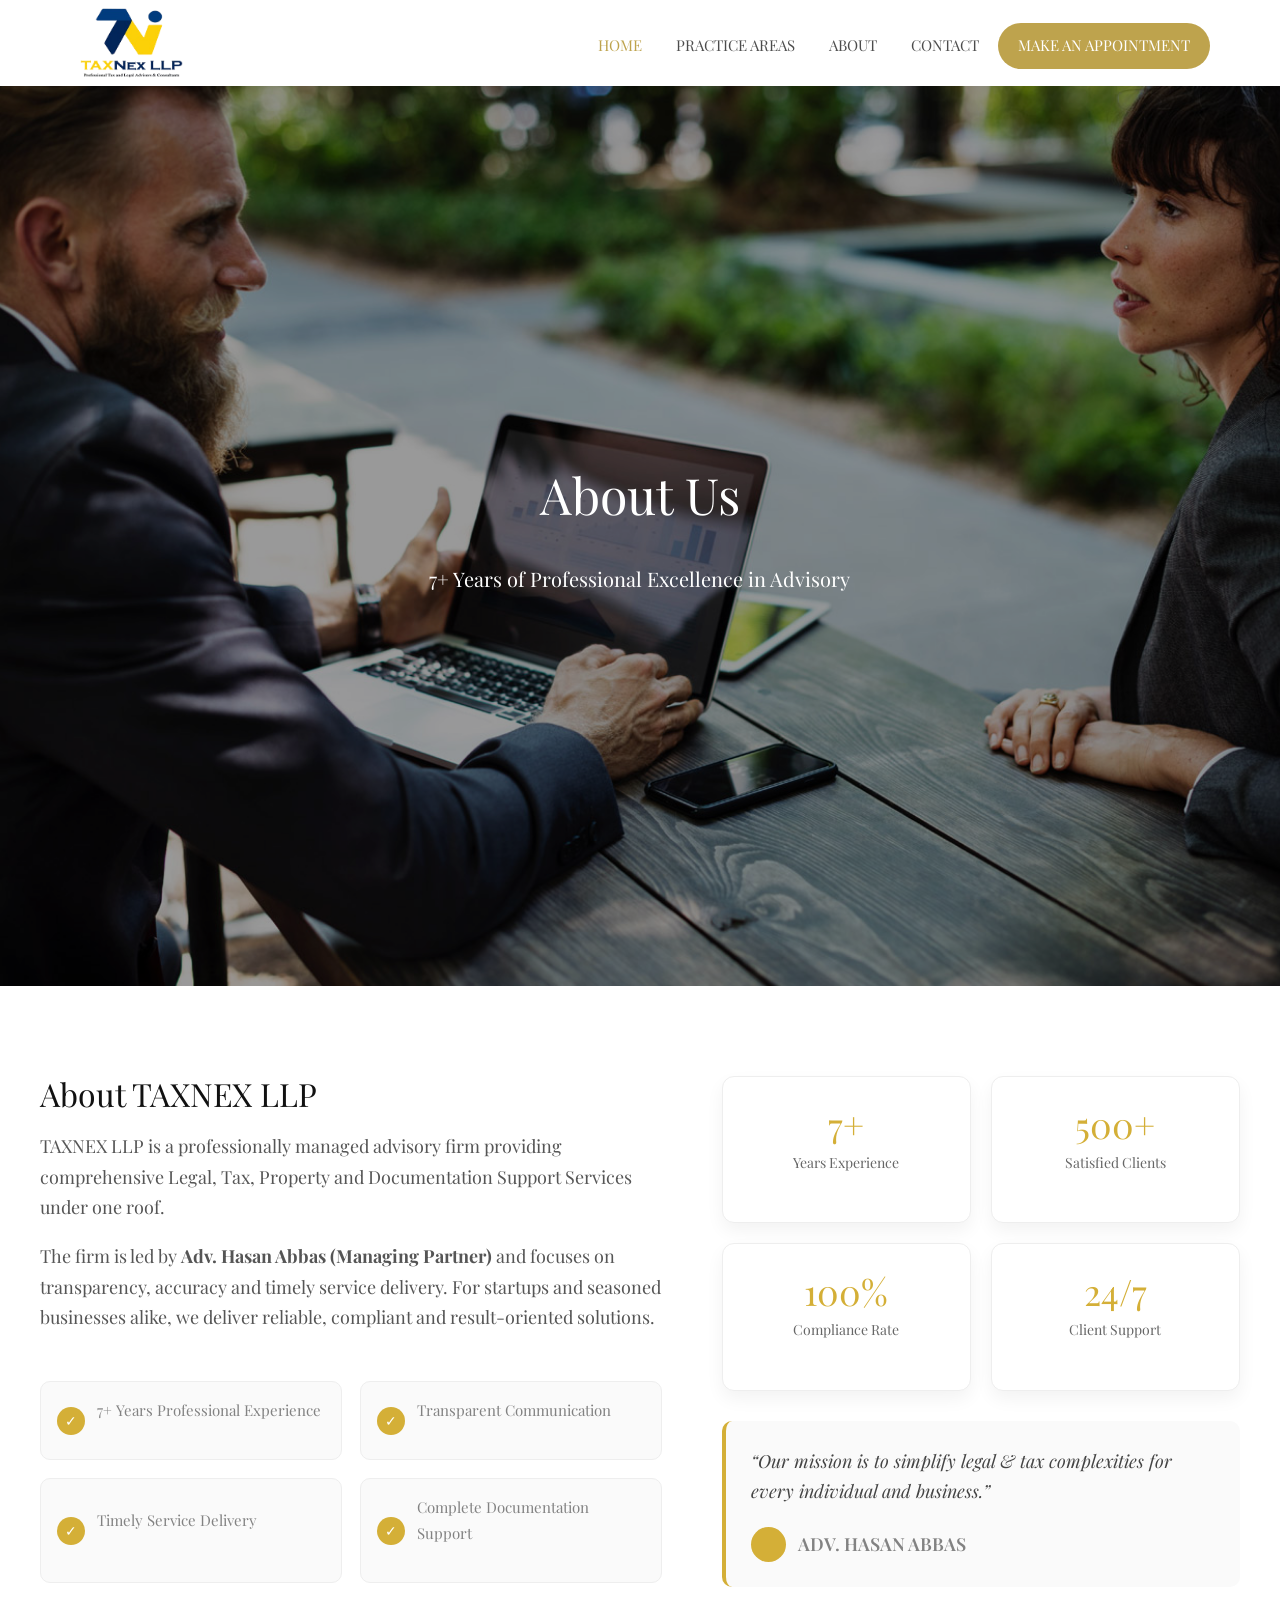
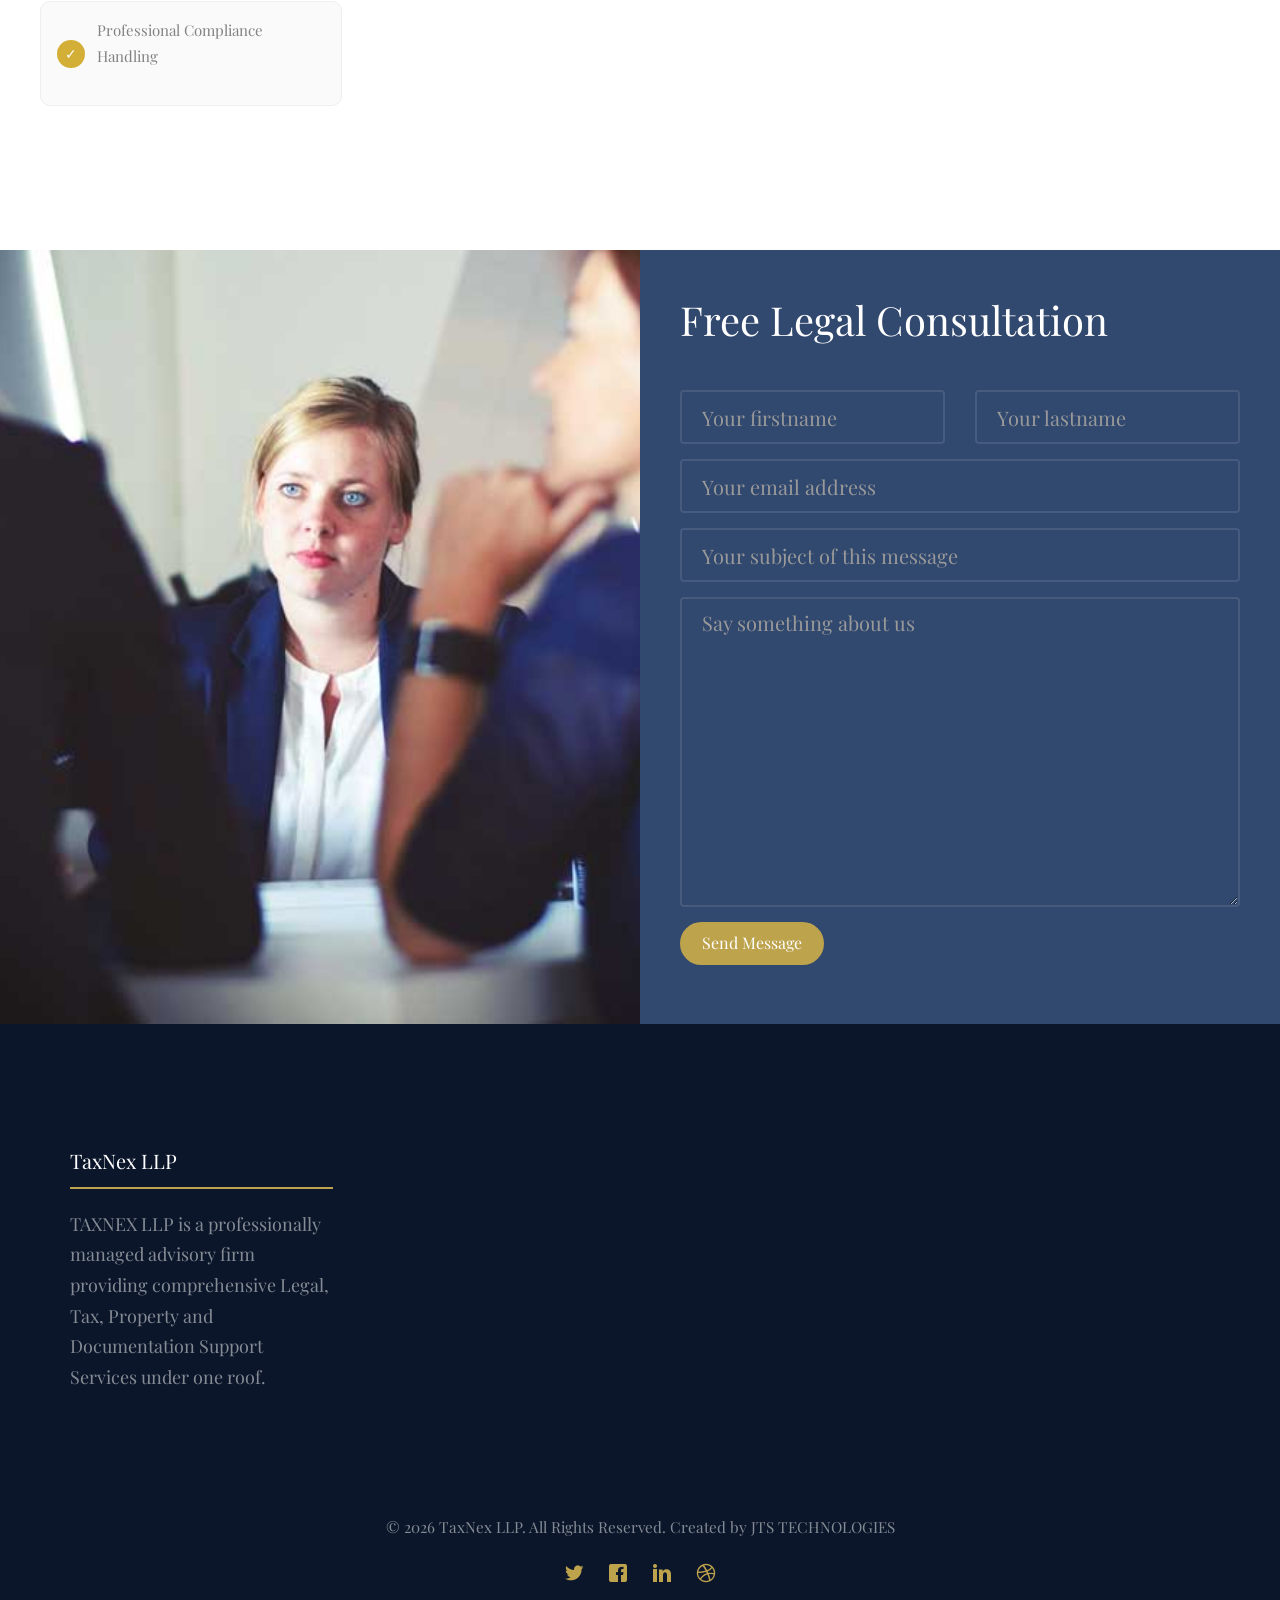
==== about.html @ fb885247 "Initial commit" ====
<!DOCTYPE HTML>
<html>
	<head>
	<meta charset="utf-8">
	<meta http-equiv="X-UA-Compatible" content="IE=edge">
	<title>TaxNex LLP</title>
	<meta name="viewport" content="width=device-width, initial-scale=1">
	<meta name="description" content="" />
	<meta name="keywords" content="" />
	<meta name="author" content="" />

  <!-- Facebook and Twitter integration -->
	<meta property="og:title" content=""/>
	<meta property="og:image" content=""/>
	<meta property="og:url" content=""/>
	<meta property="og:site_name" content=""/>
	<meta property="og:description" content=""/>
	<meta name="twitter:title" content="" />
	<meta name="twitter:image" content="" />
	<meta name="twitter:url" content="" />
	<meta name="twitter:card" content="" />

	<link href="https://fonts.googleapis.com/css?family=Playfair+Display:400,700" rel="stylesheet">
	
	<!-- Animate.css -->
	<link rel="stylesheet" href="css/animate.css">
	<!-- Icomoon Icon Fonts-->
	<link rel="stylesheet" href="css/icomoon.css">
	<!-- Bootstrap  -->
	<link rel="stylesheet" href="css/bootstrap.css">

	<!-- Magnific Popup -->
	<link rel="stylesheet" href="css/magnific-popup.css">

	<!-- Owl Carousel  -->
	<link rel="stylesheet" href="css/owl.carousel.min.css">
	<link rel="stylesheet" href="css/owl.theme.default.min.css">
	<!-- Flexslider  -->
	<link rel="stylesheet" href="css/flexslider.css">
	<!-- Flaticons  -->
	<link rel="stylesheet" href="fonts/flaticon/font/flaticon.css">

	<!-- Theme style  -->
	<link rel="stylesheet" href="css/style.css">

	<!-- Modernizr JS -->
	<script src="js/modernizr-2.6.2.min.js"></script>
	<!-- FOR IE9 below -->
	<!--[if lt IE 9]>
	<script src="js/respond.min.js"></script>
	<![endif]-->
<!-- <style>
	.about{
padding:80px 10%;
background:#f9f9f9;
}

.contain{
display:flex;
gap:60px;
align-items:flex-start;
width: 1200px;
}

/* LEFT */

.left{
flex:1;
}

.intro{
font-size:16px;
line-height:1.7;
margin-bottom:20px;
color:#444;
}

.features{
display:grid;
grid-template-columns:repeat(2,1fr);
gap:20px;
margin-top:30px;
}

.feature{
background:#f6f6f6;
padding:18px 20px;
border-radius:10px;
font-weight:500;
display:flex;
align-items:center;
gap:10px;
box-shadow:0 2px 6px rgba(0,0,0,0.05);
}

.icon{
color:#d4af37;
font-size:18px;
}

/* RIGHT */

.right{
flex:1;
}

.stats{
display:grid;
grid-template-columns:repeat(2,1fr);
gap:20px;
margin-bottom:30px;
}

.card{
background:#ffffff;
padding:30px;
border-radius:12px;
text-align:center;
box-shadow:0 5px 15px rgba(0,0,0,0.08);
}

.card h2{
font-size:36px;
color:#111;
margin-bottom:8px;
}

.card p{
color:#666;
font-size:14px;
}

.quote{
background:#fff8e1;
padding:25px;
border-radius:12px;
border-left:5px solid #d4af37;
box-shadow:0 5px 15px rgba(0,0,0,0.05);
}

.quote p{
font-style:italic;
margin-bottom:15px;
color:#444;
}

.quote h4{
color:#000;
font-weight:600;
}
</style> -->
	
<style>
	.about{
padding:90px 20px;
background:#ffffff;
}

.contain{
max-width:1200px;
margin:auto;
display:grid;
grid-template-columns:1.2fr 1fr;
gap:60px;
}

/* LEFT SIDE */

.about-title{
font-size:32px;
margin-bottom:20px;
color:#111;
}

.about-text{
color:#555;
line-height:1.7;
margin-bottom:18px;
}

.features{
margin-top:30px;
display:grid;
grid-template-columns:repeat(2,1fr);
gap:18px;
}

.feature-box{
display:flex;
align-items:center;
gap:12px;
background:#fafafa;
padding:16px;
border-radius:10px;
border:1px solid #eee;
font-size:15px;
}

.feature-box span{
background:#d4af37;
color:white;
width:28px;
height:28px;
border-radius:50%;
display:flex;
align-items:center;
justify-content:center;
font-size:14px;
}


/* RIGHT SIDE */

.stats{
display:grid;
grid-template-columns:repeat(2,1fr);
gap:20px;
margin-bottom:30px;
}

.stat-card{
background:#ffffff;
padding:28px;
text-align:center;
border-radius:12px;
border:1px solid #eee;
box-shadow:0 8px 18px rgba(0,0,0,0.05);
}

.stat-card h3{
font-size:36px;
color:#d4af37;
margin-bottom:6px;
}

.stat-card p{
font-size:14px;
color:#666;
}


/* MISSION BOX */

.mission-box{
background:#fafafa;
border-left:4px solid #d4af37;
padding:25px;
border-radius:10px;
}

.mission-box p{
font-style:italic;
color:#444;
margin-bottom:20px;
}

.author{
display:flex;
align-items:center;
gap:12px;
font-weight:600;
}

.circle{
width:35px;
height:35px;
border-radius:50%;
background:#d4af37;
}

/* RESPONSIVE */

@media(max-width:900px){

.contain{
grid-template-columns:1fr;
}

.features{
grid-template-columns:1fr;
}

.stats{
grid-template-columns:1fr 1fr;
}

}
</style>
</head>
	<body>
		
	<div class="colorlib-loader"></div>
	
	<div id="page">
<nav class="colorlib-nav" role="navigation">
		<div class="top-menu">
			<div class="container">
				<div class="row">
					<div class="col-md-2">
						<div id="colorlib-logo">
							<a href="index.html"><img src="./images/image-removebg-preview.png" height="70px" alt=""></span></a></div>
							 <!-- <img src="./images/image-removebg-preview.png" alt=""> -->
					</div>
					<div class="col-md-10 text-right menu-1">
						<ul>
							<li class="active"><a href="index.html">Home</a></li>
							<li><a href="practice.html">Practice Areas</a></li>
							<!-- <li><a href="won.html">Won Cases</a></li> -->
							<!-- <li class="has-dropdown">
								<a href="blog.html">Blog</a>
								<ul class="dropdown">
									<li><a href="#">menu 1</a></li>
									<li><a href="#">menu 2</a></li>
									<li><a href="#">menu 3</a></li>
									<li><a href="#">menu 4</a></li>
								</ul>
							</li> -->
							<li><a href="about.html">About</a></li>
							<li><a href="contact.html">Contact</a></li>
							<li class="btn-cta"><a href="#"><span>Make an Appointment</span></a></li>
							<!-- <li class="btn-cta"><a href="#"><span>Sign Up</span></a></li> -->
						</ul>
					</div>
				</div>
				
			</div>
		</div>
	</nav>

	<aside id="colorlib-hero" class="js-fullheight">
		<div class="flexslider js-fullheight">
			<ul class="slides">
		   	<li style="background-image: url(images/img_bg_1.jpg);">
		   		<div class="overlay-gradient"></div>
		   		<div class="container">
		   			<div class="col-md-10 col-md-offset-1 text-center js-fullheight slider-text">
		   				<div class="slider-text-inner desc">
		   					<h2 class="heading-section">About Us</h2>
		   					<p class="colorlib-lead">7+ Years of Professional Excellence in Advisory <a href="#" target="_blank"></a></p>
		   				</div>
		   			</div>
		   		</div>
		   	</li>
		  	</ul>
	  	</div>
	</aside>
	
	<!-- <section class="about">

<div class="contain">

LEFT SIDE
<div class="left">

<p class="intro">
TAXNEX LLP is a professionally managed advisory firm providing comprehensive Legal, Tax, Property and Documentation Support Services under one roof.
</p>

<p class="intro">
The firm is led by <b>Adv. Hasan Abbas (Managing Partner)</b> and focuses on transparency, accuracy and timely service delivery. For startups and seasoned businesses alike, we deliver reliable, compliant and result-oriented solutions.
</p>

<div class="features">

<div class="feature">
<span class="icon">★</span>
7+ Years Professional Experience
</div>

<div class="feature">
<span class="icon">★</span>
Transparent Communication
</div>

<div class="feature">
<span class="icon">★</span>
Timely Service Delivery
</div>

<div class="feature">
<span class="icon">★</span>
Complete Documentation Support
</div>

<div class="feature">
<span class="icon">★</span>
Professional Compliance Handling
</div>

</div>

</div>


RIGHT SIDE
<div class="right">

<div class="stats">

<div class="card">
<h2>7+</h2>
<p>Years Experience</p>
</div>

<div class="card">
<h2>500+</h2>
<p>Satisfied Clients</p>
</div>

<div class="card">
<h2>100%</h2>
<p>Compliance Rate</p>
</div>

<div class="card">
<h2>24/7</h2>
<p>Client Support</p>
</div>

</div>

<div class="quote">
<p>
"Our mission is to simplify legal & tax complexities for every individual and business."
</p>

<h4>ADV. HASAN ABBAS</h4>
</div>

</div>

</div>

</section> -->
<section class="about">

<div class="contain">

<!-- LEFT CONTENT -->
<div class="about-left">

<h2 class="about-title">About TAXNEX LLP</h2>

<p class="about-text">
TAXNEX LLP is a professionally managed advisory firm providing comprehensive
Legal, Tax, Property and Documentation Support Services under one roof.
</p>

<p class="about-text">
The firm is led by <strong>Adv. Hasan Abbas (Managing Partner)</strong> and focuses on
transparency, accuracy and timely service delivery. For startups and seasoned
businesses alike, we deliver reliable, compliant and result-oriented solutions.
</p>

<div class="features">

<div class="feature-box">
<span>✓</span>
<p>7+ Years Professional Experience</p>
</div>

<div class="feature-box">
<span>✓</span>
<p>Transparent Communication</p>
</div>

<div class="feature-box">
<span>✓</span>
<p>Timely Service Delivery</p>
</div>

<div class="feature-box">
<span>✓</span>
<p>Complete Documentation Support</p>
</div>

<div class="feature-box">
<span>✓</span>
<p>Professional Compliance Handling</p>
</div>

</div>

</div>


<!-- RIGHT CONTENT -->
<div class="about-right">

<div class="stats">

<div class="stat-card">
<h3>7+</h3>
<p>Years Experience</p>
</div>

<div class="stat-card">
<h3>500+</h3>
<p>Satisfied Clients</p>
</div>

<div class="stat-card">
<h3>100%</h3>
<p>Compliance Rate</p>
</div>

<div class="stat-card">
<h3>24/7</h3>
<p>Client Support</p>
</div>

</div>

<div class="mission-box">
<p>
“Our mission is to simplify legal & tax complexities for every individual and business.”
</p>

<div class="author">
<div class="circle"></div>
<span>ADV. HASAN ABBAS</span>
</div>

</div>

</div>

</div>

</section>

	<!-- <div id="colorlib-about">
		<div class="container">
			<div class="row animate-box">
				<div class="col-md-8 col-md-offset-2 text-center colorlib-heading">
					<h2>Our Attorneys</h2>
					<p>Dignissimos asperiores vitae velit veniam totam fuga molestias accusamus alias autem provident. Odit ab aliquam dolor eius.</p>
				</div>
			</div>
			<div class="row">
				<div class="col-md-4 col-sm-4 text-center animate-box" data-animate-effect="fadeIn">
					<div class="colorlib-staff">
						<img src="images/user-2.jpg" alt="Free HTML5 Templates by gettemplates.co">
						<h3>John Simon</h3>
						<strong class="role">Counsel</strong>
						<p>Quos quia provident consequuntur culpa facere ratione maxime commodi voluptates id repellat velit eaque aspernatur expedita. Possimus itaque adipisci.</p>
						<ul class="colorlib-social-icons">
							<li><a href="#"><i class="icon-facebook"></i></a></li>
							<li><a href="#"><i class="icon-twitter"></i></a></li>
							<li><a href="#"><i class="icon-dribbble"></i></a></li>
							<li><a href="#"><i class="icon-github"></i></a></li>
						</ul>
					</div>
				</div>
				<div class="col-md-4 col-sm-4 text-center animate-box" data-animate-effect="fadeIn">
					<div class="colorlib-staff">
						<img src="images/user-2.jpg" alt="Free HTML5 Templates by gettemplates.co">
						<h3>John Doe</h3>
						<strong class="role">Head of International Practice</strong>
						<p>Quos quia provident consequuntur culpa facere ratione maxime commodi voluptates id repellat velit eaque aspernatur expedita. Possimus itaque adipisci.</p>
						<ul class="colorlib-social-icons">
							<li><a href="#"><i class="icon-facebook"></i></a></li>
							<li><a href="#"><i class="icon-twitter"></i></a></li>
							<li><a href="#"><i class="icon-dribbble"></i></a></li>
							<li><a href="#"><i class="icon-github"></i></a></li>
						</ul>
					</div>
				</div>
				<div class="col-md-4 col-sm-4 text-center animate-box" data-animate-effect="fadeIn">
					<div class="colorlib-staff">
						<img src="images/user-2.jpg" alt="Free HTML5 Templates by gettemplates.co">
						<h3>Peter Washington</h3>
						<strong class="role">Managing Partner, Attorney</strong>
						<p>Quos quia provident consequuntur culpa facere ratione maxime commodi voluptates id repellat velit eaque aspernatur expedita. Possimus itaque adipisci.</p>
						<ul class="colorlib-social-icons">
							<li><a href="#"><i class="icon-facebook"></i></a></li>
							<li><a href="#"><i class="icon-twitter"></i></a></li>
							<li><a href="#"><i class="icon-dribbble"></i></a></li>
							<li><a href="#"><i class="icon-github"></i></a></li>
						</ul>
					</div>
				</div>
			</div>
		</div>
	</div> -->

	<div id="colorlib-consult">
		<div class="video colorlib-video" style="background-image: url(images/video.jpg);" data-stellar-background-ratio="0.5">
		</div>
		<div class="choose choose-form animate-box">
			<div class="colorlib-heading">
				<h2>Free Legal Consultation</h2>
			</div>
			<form action="#">
				<div class="row form-group">
					<div class="col-md-6">
						<!-- <label for="fname">First Name</label> -->
						<input type="text" id="fname" class="form-control" placeholder="Your firstname">
					</div>
					<div class="col-md-6">
						<!-- <label for="lname">Last Name</label> -->
						<input type="text" id="lname" class="form-control" placeholder="Your lastname">
					</div>
				</div>

				<div class="row form-group">
					<div class="col-md-12">
						<!-- <label for="email">Email</label> -->
						<input type="text" id="email" class="form-control" placeholder="Your email address">
					</div>
				</div>

				<div class="row form-group">
					<div class="col-md-12">
						<!-- <label for="subject">Subject</label> -->
						<input type="text" id="subject" class="form-control" placeholder="Your subject of this message">
					</div>
				</div>

				<div class="row form-group">
					<div class="col-md-12">
						<!-- <label for="message">Message</label> -->
						<textarea name="message" id="message" cols="30" rows="10" class="form-control" placeholder="Say something about us"></textarea>
					</div>
				</div>
				<div class="form-group">
					<input type="submit" value="Send Message" class="btn btn-primary">
				</div>

			</form>	
		</div>
	</div>


	
	<footer id="colorlib-footer" role="contentinfo">
		<div class="container">
			<div class="row row-pb-md">
				<div class="col-md-3 colorlib-widget">
					<h4>TaxNex LLP</h4>
					<p>TAXNEX LLP is a professionally managed advisory firm providing comprehensive Legal, Tax, Property and Documentation Support Services under one roof. </p>
				</div>
				<div class="col-md-3 col-md-push-1">
					<h4>Navigation</h4>
					<ul class="colorlib-footer-links">
						<li><a href="./index.html">Home</a></li>
						<li><a href="./practice.html">Practice Areas</a></li>
						<!-- <li><a href="#">Won Cases</a></li> -->
						<!-- <li><a href="#">Blog</a></li> -->
						<li><a href="./about.html">About us</a></li>
						<li><a href="./contact.html">Contact us</a></li>
					</ul>
				</div>

				<div class="col-md-3 col-md-push-1">
					<h4>Contact Information</h4>
					<ul class="colorlib-footer-links">
						<li>Registered Office: 16, G/F, SHOP. NO. 06, JASWANT APARTMENT, OKHLA VILLAGE, JAMIA NAGAR, NEW DELHI, SOUTH DELHI-110025 <br></li>
						<li><a href="tel://1234567920"> 9811167059, 89208 68922</a></li>
						<li><a href="mailto:info@yoursite.com">infotaxnexllp@gmail.com</a></li>
					</ul>
				</div>

				<div class="col-md-3 col-md-push-1">
					<h4>Opening Hours</h4>
					<ul class="colorlib-footer-links">
						<li>Mon - Thu: 9:00 - 21 00</li>
						<li>Fri 8:00 - 21 00</li>
						<li>Sat 9:30 - 15: 00</li>
					</ul>
				</div>

			</div>

			<div class="row copyright">
				<div class="col-md-12 text-center">
					<p>
					<small class="block">&copy; 2026 TaxNex LLP. All Rights Reserved. Created by JTS TECHNOLOGIES</small> 
					<!-- <small class="block">Distributed by: <a href="https://themewagon.com/" target="_blank">ThemeWagon</a></small> -->
					</p>
					<p>
						<ul class="colorlib-social-icons">
							<li><a href="#"><i class="icon-twitter"></i></a></li>
							<li><a href="#"><i class="icon-facebook"></i></a></li>
							<li><a href="#"><i class="icon-linkedin"></i></a></li>
							<li><a href="#"><i class="icon-dribbble"></i></a></li>
						</ul>
					</p>
				</div>
			</div>

		</div>
	</footer>
	</div>

	<div class="gototop js-top">
		<a href="#" class="js-gotop"><i class="icon-arrow-up"></i></a>
	</div>
	
	<!-- jQuery -->
	<script src="js/jquery.min.js"></script>
	<!-- jQuery Easing -->
	<script src="js/jquery.easing.1.3.js"></script>
	<!-- Bootstrap -->
	<script src="js/bootstrap.min.js"></script>
	<!-- Waypoints -->
	<script src="js/jquery.waypoints.min.js"></script>
	<!-- Stellar Parallax -->
	<script src="js/jquery.stellar.min.js"></script>
	<!-- Carousel -->
	<script src="js/owl.carousel.min.js"></script>
	<!-- Flexslider -->
	<script src="js/jquery.flexslider-min.js"></script>
	<!-- countTo -->
	<script src="js/jquery.countTo.js"></script>
	<!-- Magnific Popup -->
	<script src="js/jquery.magnific-popup.min.js"></script>
	<script src="js/magnific-popup-options.js"></script>
	<!-- Main -->
	<script src="js/main.js"></script>

	</body>
</html>
---- css/icomoon.css ----
@font-face {
  font-family: 'icomoon';
  src:  url('../fonts/icomoon/icomoon.eot?6iuir');
  src:  url('../fonts/icomoon/icomoon.eot?6iuir#iefix') format('embedded-opentype'),
    url('../fonts/icomoon/icomoon.ttf?6iuir') format('truetype'),
    url('../fonts/icomoon/icomoon.woff?6iuir') format('woff'),
    url('../fonts/icomoon/icomoon.svg?6iuir#icomoon') format('svg');
  font-weight: normal;
  font-style: normal;
}

[class^="icon-"], [class*=" icon-"] {
  /* use !important to prevent issues with browser extensions that change fonts */
  font-family: 'icomoon' !important;
  speak: none;
  font-style: normal;
  font-weight: normal;
  font-variant: normal;
  text-transform: none;
  line-height: 1;

  /* Better Font Rendering =========== */
  -webkit-font-smoothing: antialiased;
  -moz-osx-font-smoothing: grayscale;
}

.icon-eye:before {
  content: "\e000";
}
.icon-paper-clip:before {
  content: "\e001";
}
.icon-mail:before {
  content: "\e002";
}
.icon-toggle:before {
  content: "\e003";
}
.icon-layout:before {
  content: "\e004";
}
.icon-link:before {
  content: "\e005";
}
.icon-bell:before {
  content: "\e006";
}
.icon-lock:before {
  content: "\e007";
}
.icon-unlock:before {
  content: "\e008";
}
.icon-ribbon:before {
  content: "\e009";
}
.icon-image:before {
  content: "\e010";
}
.icon-signal:before {
  content: "\e011";
}
.icon-target:before {
  content: "\e012";
}
.icon-clipboard:before {
  content: "\e013";
}
.icon-clock:before {
  content: "\e014";
}
.icon-watch:before {
  content: "\e015";
}
.icon-air-play:before {
  content: "\e016";
}
.icon-camera:before {
  content: "\e017";
}
.icon-video:before {
  content: "\e018";
}
.icon-disc:before {
  content: "\e019";
}
.icon-printer:before {
  content: "\e020";
}
.icon-monitor:before {
  content: "\e021";
}
.icon-server:before {
  content: "\e022";
}
.icon-cog:before {
  content: "\e023";
}
.icon-heart:before {
  content: "\e024";
}
.icon-paragraph:before {
  content: "\e025";
}
.icon-align-justify:before {
  content: "\e026";
}
.icon-align-left:before {
  content: "\e027";
}
.icon-align-center:before {
  content: "\e028";
}
.icon-align-right:before {
  content: "\e029";
}
.icon-book:before {
  content: "\e030";
}
.icon-layers:before {
  content: "\e031";
}
.icon-stack:before {
  content: "\e032";
}
.icon-stack-2:before {
  content: "\e033";
}
.icon-paper:before {
  content: "\e034";
}
.icon-paper-stack:before {
  content: "\e035";
}
.icon-search:before {
  content: "\e036";
}
.icon-zoom-in:before {
  content: "\e037";
}
.icon-zoom-out:before {
  content: "\e038";
}
.icon-reply:before {
  content: "\e039";
}
.icon-circle-plus:before {
  content: "\e040";
}
.icon-circle-minus:before {
  content: "\e041";
}
.icon-circle-check:before {
  content: "\e042";
}
.icon-circle-cross:before {
  content: "\e043";
}
.icon-square-plus:before {
  content: "\e044";
}
.icon-square-minus:before {
  content: "\e045";
}
.icon-square-check:before {
  content: "\e046";
}
.icon-square-cross:before {
  content: "\e047";
}
.icon-microphone:before {
  content: "\e048";
}
.icon-record:before {
  content: "\e049";
}
.icon-skip-back:before {
  content: "\e050";
}
.icon-rewind:before {
  content: "\e051";
}
.icon-play:before {
  content: "\e052";
}
.icon-pause:before {
  content: "\e053";
}
.icon-stop:before {
  content: "\e054";
}
.icon-fast-forward:before {
  content: "\e055";
}
.icon-skip-forward:before {
  content: "\e056";
}
.icon-shuffle:before {
  content: "\e057";
}
.icon-repeat:before {
  content: "\e058";
}
.icon-folder:before {
  content: "\e059";
}
.icon-umbrella:before {
  content: "\e060";
}
.icon-moon:before {
  content: "\e061";
}
.icon-thermometer:before {
  content: "\e062";
}
.icon-drop:before {
  content: "\e063";
}
.icon-sun:before {
  content: "\e064";
}
.icon-cloud:before {
  content: "\e065";
}
.icon-cloud-upload:before {
  content: "\e066";
}
.icon-cloud-download:before {
  content: "\e067";
}
.icon-upload:before {
  content: "\e068";
}
.icon-download:before {
  content: "\e069";
}
.icon-location:before {
  content: "\e070";
}
.icon-location-2:before {
  content: "\e071";
}
.icon-map:before {
  content: "\e072";
}
.icon-battery:before {
  content: "\e073";
}
.icon-head:before {
  content: "\e074";
}
.icon-briefcase:before {
  content: "\e075";
}
.icon-speech-bubble:before {
  content: "\e076";
}
.icon-anchor:before {
  content: "\e077";
}
.icon-globe:before {
  content: "\e078";
}
.icon-box:before {
  content: "\e079";
}
.icon-reload:before {
  content: "\e080";
}
.icon-share:before {
  content: "\e081";
}
.icon-marquee:before {
  content: "\e082";
}
.icon-marquee-plus:before {
  content: "\e083";
}
.icon-marquee-minus:before {
  content: "\e084";
}
.icon-tag:before {
  content: "\e085";
}
.icon-power:before {
  content: "\e086";
}
.icon-command:before {
  content: "\e087";
}
.icon-alt:before {
  content: "\e088";
}
.icon-esc:before {
  content: "\e089";
}
.icon-bar-graph:before {
  content: "\e090";
}
.icon-bar-graph-2:before {
  content: "\e091";
}
.icon-pie-graph:before {
  content: "\e092";
}
.icon-star:before {
  content: "\e093";
}
.icon-arrow-left:before {
  content: "\e094";
}
.icon-arrow-right:before {
  content: "\e095";
}
.icon-arrow-up:before {
  content: "\e096";
}
.icon-arrow-down:before {
  content: "\e097";
}
.icon-volume:before {
  content: "\e098";
}
.icon-mute:before {
  content: "\e099";
}
.icon-content-right:before {
  content: "\e100";
}
.icon-content-left:before {
  content: "\e101";
}
.icon-grid:before {
  content: "\e102";
}
.icon-grid-2:before {
  content: "\e103";
}
.icon-columns:before {
  content: "\e104";
}
.icon-loader:before {
  content: "\e105";
}
.icon-bag:before {
  content: "\e106";
}
.icon-ban:before {
  content: "\e107";
}
.icon-flag:before {
  content: "\e108";
}
.icon-trash:before {
  content: "\e109";
}
.icon-expand:before {
  content: "\e110";
}
.icon-contract:before {
  content: "\e111";
}
.icon-maximize:before {
  content: "\e112";
}
.icon-minimize:before {
  content: "\e113";
}
.icon-plus:before {
  content: "\e114";
}
.icon-minus:before {
  content: "\e115";
}
.icon-check:before {
  content: "\e116";
}
.icon-cross:before {
  content: "\e117";
}
.icon-move:before {
  content: "\e118";
}
.icon-delete:before {
  content: "\e119";
}
.icon-menu:before {
  content: "\e120";
}
.icon-archive:before {
  content: "\e121";
}
.icon-inbox:before {
  content: "\e122";
}
.icon-outbox:before {
  content: "\e123";
}
.icon-file:before {
  content: "\e124";
}
.icon-file-add:before {
  content: "\e125";
}
.icon-file-subtract:before {
  content: "\e126";
}
.icon-help:before {
  content: "\e127";
}
.icon-open:before {
  content: "\e128";
}
.icon-ellipsis:before {
  content: "\e129";
}
.icon-add-to-list:before {
  content: "\e900";
}
.icon-classic-computer:before {
  content: "\e901";
}
.icon-controller-fast-backward:before {
  content: "\e902";
}
.icon-creative-commons-attribution:before {
  content: "\e903";
}
.icon-creative-commons-noderivs:before {
  content: "\e904";
}
.icon-creative-commons-noncommercial-eu:before {
  content: "\e905";
}
.icon-creative-commons-noncommercial-us:before {
  content: "\e906";
}
.icon-creative-commons-public-domain:before {
  content: "\e907";
}
.icon-creative-commons-remix:before {
  content: "\e908";
}
.icon-creative-commons-share:before {
  content: "\e909";
}
.icon-creative-commons-sharealike:before {
  content: "\e90a";
}
.icon-creative-commons:before {
  content: "\e90b";
}
.icon-document-landscape:before {
  content: "\e90c";
}
.icon-remove-user:before {
  content: "\e90d";
}
.icon-warning:before {
  content: "\e90e";
}
.icon-arrow-bold-down:before {
  content: "\e90f";
}
.icon-arrow-bold-left:before {
  content: "\e910";
}
.icon-arrow-bold-right:before {
  content: "\e911";
}
.icon-arrow-bold-up:before {
  content: "\e912";
}
.icon-arrow-down2:before {
  content: "\e913";
}
.icon-arrow-left2:before {
  content: "\e914";
}
.icon-arrow-long-down:before {
  content: "\e915";
}
.icon-arrow-long-left:before {
  content: "\e916";
}
.icon-arrow-long-right:before {
  content: "\e917";
}
.icon-arrow-long-up:before {
  content: "\e918";
}
.icon-arrow-right2:before {
  content: "\e919";
}
.icon-arrow-up2:before {
  content: "\e91a";
}
.icon-arrow-with-circle-down:before {
  content: "\e91b";
}
.icon-arrow-with-circle-left:before {
  content: "\e91c";
}
.icon-arrow-with-circle-right:before {
  content: "\e91d";
}
.icon-arrow-with-circle-up:before {
  content: "\e91e";
}
.icon-bookmark:before {
  content: "\e91f";
}
.icon-bookmarks:before {
  content: "\e920";
}
.icon-chevron-down:before {
  content: "\e921";
}
.icon-chevron-left:before {
  content: "\e922";
}
.icon-chevron-right:before {
  content: "\e923";
}
.icon-chevron-small-down:before {
  content: "\e924";
}
.icon-chevron-small-left:before {
  content: "\e925";
}
.icon-chevron-small-right:before {
  content: "\e926";
}
.icon-chevron-small-up:before {
  content: "\e927";
}
.icon-chevron-thin-down:before {
  content: "\e928";
}
.icon-chevron-thin-left:before {
  content: "\e929";
}
.icon-chevron-thin-right:before {
  content: "\e92a";
}
.icon-chevron-thin-up:before {
  content: "\e92b";
}
.icon-chevron-up:before {
  content: "\e92c";
}
.icon-chevron-with-circle-down:before {
  content: "\e92d";
}
.icon-chevron-with-circle-left:before {
  content: "\e92e";
}
.icon-chevron-with-circle-right:before {
  content: "\e92f";
}
.icon-chevron-with-circle-up:before {
  content: "\e930";
}
.icon-cloud2:before {
  content: "\e931";
}
.icon-controller-fast-forward:before {
  content: "\e932";
}
.icon-controller-jump-to-start:before {
  content: "\e933";
}
.icon-controller-next:before {
  content: "\e934";
}
.icon-controller-paus:before {
  content: "\e935";
}
.icon-controller-play:before {
  content: "\e936";
}
.icon-controller-record:before {
  content: "\e937";
}
.icon-controller-stop:before {
  content: "\e938";
}
.icon-controller-volume:before {
  content: "\e939";
}
.icon-dot-single:before {
  content: "\e93a";
}
.icon-dots-three-horizontal:before {
  content: "\e93b";
}
.icon-dots-three-vertical:before {
  content: "\e93c";
}
.icon-dots-two-horizontal:before {
  content: "\e93d";
}
.icon-dots-two-vertical:before {
  content: "\e93e";
}
.icon-download2:before {
  content: "\e93f";
}
.icon-emoji-flirt:before {
  content: "\e940";
}
.icon-flow-branch:before {
  content: "\e941";
}
.icon-flow-cascade:before {
  content: "\e942";
}
.icon-flow-line:before {
  content: "\e943";
}
.icon-flow-parallel:before {
  content: "\e944";
}
.icon-flow-tree:before {
  content: "\e945";
}
.icon-install:before {
  content: "\e946";
}
.icon-layers2:before {
  content: "\e947";
}
.icon-open-book:before {
  content: "\e948";
}
.icon-resize-100:before {
  content: "\e949";
}
.icon-resize-full-screen:before {
  content: "\e94a";
}
.icon-save:before {
  content: "\e94b";
}
.icon-select-arrows:before {
  content: "\e94c";
}
.icon-sound-mute:before {
  content: "\e94d";
}
.icon-sound:before {
  content: "\e94e";
}
.icon-trash2:before {
  content: "\e94f";
}
.icon-triangle-down:before {
  content: "\e950";
}
.icon-triangle-left:before {
  content: "\e951";
}
.icon-triangle-right:before {
  content: "\e952";
}
.icon-triangle-up:before {
  content: "\e953";
}
.icon-uninstall:before {
  content: "\e954";
}
.icon-upload-to-cloud:before {
  content: "\e955";
}
.icon-upload2:before {
  content: "\e956";
}
.icon-add-user:before {
  content: "\e957";
}
.icon-address:before {
  content: "\e958";
}
.icon-adjust:before {
  content: "\e959";
}
.icon-air:before {
  content: "\e95a";
}
.icon-aircraft-landing:before {
  content: "\e95b";
}
.icon-aircraft-take-off:before {
  content: "\e95c";
}
.icon-aircraft:before {
  content: "\e95d";
}
.icon-align-bottom:before {
  content: "\e95e";
}
.icon-align-horizontal-middle:before {
  content: "\e95f";
}
.icon-align-left2:before {
  content: "\e960";
}
.icon-align-right2:before {
  content: "\e961";
}
.icon-align-top:before {
  content: "\e962";
}
.icon-align-vertical-middle:before {
  content: "\e963";
}
.icon-archive2:before {
  content: "\e964";
}
.icon-area-graph:before {
  content: "\e965";
}
.icon-attachment:before {
  content: "\e966";
}
.icon-awareness-ribbon:before {
  content: "\e967";
}
.icon-back-in-time:before {
  content: "\e968";
}
.icon-back:before {
  content: "\e969";
}
.icon-bar-graph2:before {
  content: "\e96a";
}
.icon-battery2:before {
  content: "\e96b";
}
.icon-beamed-note:before {
  content: "\e96c";
}
.icon-bell2:before {
  content: "\e96d";
}
.icon-blackboard:before {
  content: "\e96e";
}
.icon-block:before {
  content: "\e96f";
}
.icon-book2:before {
  content: "\e970";
}
.icon-bowl:before {
  content: "\e971";
}
.icon-box2:before {
  content: "\e972";
}
.icon-briefcase2:before {
  content: "\e973";
}
.icon-browser:before {
  content: "\e974";
}
.icon-brush:before {
  content: "\e975";
}
.icon-bucket:before {
  content: "\e976";
}
.icon-cake:before {
  content: "\e977";
}
.icon-calculator:before {
  content: "\e978";
}
.icon-calendar:before {
  content: "\e979";
}
.icon-camera2:before {
  content: "\e97a";
}
.icon-ccw:before {
  content: "\e97b";
}
.icon-chat:before {
  content: "\e97c";
}
.icon-check2:before {
  content: "\e97d";
}
.icon-circle-with-cross:before {
  content: "\e97e";
}
.icon-circle-with-minus:before {
  content: "\e97f";
}
.icon-circle-with-plus:before {
  content: "\e980";
}
.icon-circle:before {
  content: "\e981";
}
.icon-circular-graph:before {
  content: "\e982";
}
.icon-clapperboard:before {
  content: "\e983";
}
.icon-clipboard2:before {
  content: "\e984";
}
.icon-clock2:before {
  content: "\e985";
}
.icon-code:before {
  content: "\e986";
}
.icon-cog2:before {
  content: "\e987";
}
.icon-colours:before {
  content: "\e988";
}
.icon-compass:before {
  content: "\e989";
}
.icon-copy:before {
  content: "\e98a";
}
.icon-credit-card:before {
  content: "\e98b";
}
.icon-credit:before {
  content: "\e98c";
}
.icon-cross2:before {
  content: "\e98d";
}
.icon-cup:before {
  content: "\e98e";
}
.icon-cw:before {
  content: "\e98f";
}
.icon-cycle:before {
  content: "\e990";
}
.icon-database:before {
  content: "\e991";
}
.icon-dial-pad:before {
  content: "\e992";
}
.icon-direction:before {
  content: "\e993";
}
.icon-document:before {
  content: "\e994";
}
.icon-documents:before {
  content: "\e995";
}
.icon-drink:before {
  content: "\e996";
}
.icon-drive:before {
  content: "\e997";
}
.icon-drop2:before {
  content: "\e998";
}
.icon-edit:before {
  content: "\e999";
}
.icon-email:before {
  content: "\e99a";
}
.icon-emoji-happy:before {
  content: "\e99b";
}
.icon-emoji-neutral:before {
  content: "\e99c";
}
.icon-emoji-sad:before {
  content: "\e99d";
}
.icon-erase:before {
  content: "\e99e";
}
.icon-eraser:before {
  content: "\e99f";
}
.icon-export:before {
  content: "\e9a0";
}
.icon-eye2:before {
  content: "\e9a1";
}
.icon-feather:before {
  content: "\e9a2";
}
.icon-flag2:before {
  content: "\e9a3";
}
.icon-flash:before {
  content: "\e9a4";
}
.icon-flashlight:before {
  content: "\e9a5";
}
.icon-flat-brush:before {
  content: "\e9a6";
}
.icon-folder-images:before {
  content: "\e9a7";
}
.icon-folder-music:before {
  content: "\e9a8";
}
.icon-folder-video:before {
  content: "\e9a9";
}
.icon-folder2:before {
  content: "\e9aa";
}
.icon-forward:before {
  content: "\e9ab";
}
.icon-funnel:before {
  content: "\e9ac";
}
.icon-game-controller:before {
  content: "\e9ad";
}
.icon-gauge:before {
  content: "\e9ae";
}
.icon-globe2:before {
  content: "\e9af";
}
.icon-graduation-cap:before {
  content: "\e9b0";
}
.icon-grid2:before {
  content: "\e9b1";
}
.icon-hair-cross:before {
  content: "\e9b2";
}
.icon-hand:before {
  content: "\e9b3";
}
.icon-heart-outlined:before {
  content: "\e9b4";
}
.icon-heart2:before {
  content: "\e9b5";
}
.icon-help-with-circle:before {
  content: "\e9b6";
}
.icon-help2:before {
  content: "\e9b7";
}
.icon-home:before {
  content: "\e9b8";
}
.icon-hour-glass:before {
  content: "\e9b9";
}
.icon-image-inverted:before {
  content: "\e9ba";
}
.icon-image2:before {
  content: "\e9bb";
}
.icon-images:before {
  content: "\e9bc";
}
.icon-inbox2:before {
  content: "\e9bd";
}
.icon-infinity:before {
  content: "\e9be";
}
.icon-info-with-circle:before {
  content: "\e9bf";
}
.icon-info:before {
  content: "\e9c0";
}
.icon-key:before {
  content: "\e9c1";
}
.icon-keyboard:before {
  content: "\e9c2";
}
.icon-lab-flask:before {
  content: "\e9c3";
}
.icon-landline:before {
  content: "\e9c4";
}
.icon-language:before {
  content: "\e9c5";
}
.icon-laptop:before {
  content: "\e9c6";
}
.icon-leaf:before {
  content: "\e9c7";
}
.icon-level-down:before {
  content: "\e9c8";
}
.icon-level-up:before {
  content: "\e9c9";
}
.icon-lifebuoy:before {
  content: "\e9ca";
}
.icon-light-bulb:before {
  content: "\e9cb";
}
.icon-light-down:before {
  content: "\e9cc";
}
.icon-light-up:before {
  content: "\e9cd";
}
.icon-line-graph:before {
  content: "\e9ce";
}
.icon-link2:before {
  content: "\e9cf";
}
.icon-list:before {
  content: "\e9d0";
}
.icon-location-pin:before {
  content: "\e9d1";
}
.icon-location2:before {
  content: "\e9d2";
}
.icon-lock-open:before {
  content: "\e9d3";
}
.icon-lock2:before {
  content: "\e9d4";
}
.icon-log-out:before {
  content: "\e9d5";
}
.icon-login:before {
  content: "\e9d6";
}
.icon-loop:before {
  content: "\e9d7";
}
.icon-magnet:before {
  content: "\e9d8";
}
.icon-magnifying-glass:before {
  content: "\e9d9";
}
.icon-mail2:before {
  content: "\e9da";
}
.icon-man:before {
  content: "\e9db";
}
.icon-map2:before {
  content: "\e9dc";
}
.icon-mask:before {
  content: "\e9dd";
}
.icon-medal:before {
  content: "\e9de";
}
.icon-megaphone:before {
  content: "\e9df";
}
.icon-menu2:before {
  content: "\e9e0";
}
.icon-message:before {
  content: "\e9e1";
}
.icon-mic:before {
  content: "\e9e2";
}
.icon-minus2:before {
  content: "\e9e3";
}
.icon-mobile:before {
  content: "\e9e4";
}
.icon-modern-mic:before {
  content: "\e9e5";
}
.icon-moon2:before {
  content: "\e9e6";
}
.icon-mouse:before {
  content: "\e9e7";
}
.icon-music:before {
  content: "\e9e8";
}
.icon-network:before {
  content: "\e9e9";
}
.icon-new-message:before {
  content: "\e9ea";
}
.icon-new:before {
  content: "\e9eb";
}
.icon-news:before {
  content: "\e9ec";
}
.icon-note:before {
  content: "\e9ed";
}
.icon-notification:before {
  content: "\e9ee";
}
.icon-old-mobile:before {
  content: "\e9ef";
}
.icon-old-phone:before {
  content: "\e9f0";
}
.icon-palette:before {
  content: "\e9f1";
}
.icon-paper-plane:before {
  content: "\e9f2";
}
.icon-pencil:before {
  content: "\e9f3";
}
.icon-phone:before {
  content: "\e9f4";
}
.icon-pie-chart:before {
  content: "\e9f5";
}
.icon-pin:before {
  content: "\e9f6";
}
.icon-plus2:before {
  content: "\e9f7";
}
.icon-popup:before {
  content: "\e9f8";
}
.icon-power-plug:before {
  content: "\e9f9";
}
.icon-price-ribbon:before {
  content: "\e9fa";
}
.icon-price-tag:before {
  content: "\e9fb";
}
.icon-print:before {
  content: "\e9fc";
}
.icon-progress-empty:before {
  content: "\e9fd";
}
.icon-progress-full:before {
  content: "\e9fe";
}
.icon-progress-one:before {
  content: "\e9ff";
}
.icon-progress-two:before {
  content: "\ea00";
}
.icon-publish:before {
  content: "\ea01";
}
.icon-quote:before {
  content: "\ea02";
}
.icon-radio:before {
  content: "\ea03";
}
.icon-reply-all:before {
  content: "\ea04";
}
.icon-reply2:before {
  content: "\ea05";
}
.icon-retweet:before {
  content: "\ea06";
}
.icon-rocket:before {
  content: "\ea07";
}
.icon-round-brush:before {
  content: "\ea08";
}
.icon-rss:before {
  content: "\ea09";
}
.icon-ruler:before {
  content: "\ea0a";
}
.icon-scissors:before {
  content: "\ea0b";
}
.icon-share-alternitive:before {
  content: "\ea0c";
}
.icon-share2:before {
  content: "\ea0d";
}
.icon-shareable:before {
  content: "\ea0e";
}
.icon-shield:before {
  content: "\ea0f";
}
.icon-shop:before {
  content: "\ea10";
}
.icon-shopping-bag:before {
  content: "\ea11";
}
.icon-shopping-basket:before {
  content: "\ea12";
}
.icon-shopping-cart:before {
  content: "\ea13";
}
.icon-shuffle2:before {
  content: "\ea14";
}
.icon-signal2:before {
  content: "\ea15";
}
.icon-sound-mix:before {
  content: "\ea16";
}
.icon-sports-club:before {
  content: "\ea17";
}
.icon-spreadsheet:before {
  content: "\ea18";
}
.icon-squared-cross:before {
  content: "\ea19";
}
.icon-squared-minus:before {
  content: "\ea1a";
}
.icon-squared-plus:before {
  content: "\ea1b";
}
.icon-star-outlined:before {
  content: "\ea1c";
}
.icon-star2:before {
  content: "\ea1d";
}
.icon-stopwatch:before {
  content: "\ea1e";
}
.icon-suitcase:before {
  content: "\ea1f";
}
.icon-swap:before {
  content: "\ea20";
}
.icon-sweden:before {
  content: "\ea21";
}
.icon-switch:before {
  content: "\ea22";
}
.icon-tablet:before {
  content: "\ea23";
}
.icon-tag2:before {
  content: "\ea24";
}
.icon-text-document-inverted:before {
  content: "\ea25";
}
.icon-text-document:before {
  content: "\ea26";
}
.icon-text:before {
  content: "\ea27";
}
.icon-thermometer2:before {
  content: "\ea28";
}
.icon-thumbs-down:before {
  content: "\ea29";
}
.icon-thumbs-up:before {
  content: "\ea2a";
}
.icon-thunder-cloud:before {
  content: "\ea2b";
}
.icon-ticket:before {
  content: "\ea2c";
}
.icon-time-slot:before {
  content: "\ea2d";
}
.icon-tools:before {
  content: "\ea2e";
}
.icon-traffic-cone:before {
  content: "\ea2f";
}
.icon-tree:before {
  content: "\ea30";
}
.icon-trophy:before {
  content: "\ea31";
}
.icon-tv:before {
  content: "\ea32";
}
.icon-typing:before {
  content: "\ea33";
}
.icon-unread:before {
  content: "\ea34";
}
.icon-untag:before {
  content: "\ea35";
}
.icon-user:before {
  content: "\ea36";
}
.icon-users:before {
  content: "\ea37";
}
.icon-v-card:before {
  content: "\ea38";
}
.icon-video2:before {
  content: "\ea39";
}
.icon-vinyl:before {
  content: "\ea3a";
}
.icon-voicemail:before {
  content: "\ea3b";
}
.icon-wallet:before {
  content: "\ea3c";
}
.icon-water:before {
  content: "\ea3d";
}
.icon-px-with-circle:before {
  content: "\ea3e";
}
.icon-px:before {
  content: "\ea3f";
}
.icon-basecamp:before {
  content: "\ea40";
}
.icon-behance:before {
  content: "\ea41";
}
.icon-creative-cloud:before {
  content: "\ea42";
}
.icon-dropbox:before {
  content: "\ea43";
}
.icon-evernote:before {
  content: "\ea44";
}
.icon-flattr:before {
  content: "\ea45";
}
.icon-foursquare:before {
  content: "\ea46";
}
.icon-google-drive:before {
  content: "\ea47";
}
.icon-google-hangouts:before {
  content: "\ea48";
}
.icon-grooveshark:before {
  content: "\ea49";
}
.icon-icloud:before {
  content: "\ea4a";
}
.icon-mixi:before {
  content: "\ea4b";
}
.icon-onedrive:before {
  content: "\ea4c";
}
.icon-paypal:before {
  content: "\ea4d";
}
.icon-picasa:before {
  content: "\ea4e";
}
.icon-qq:before {
  content: "\ea4f";
}
.icon-rdio-with-circle:before {
  content: "\ea50";
}
.icon-renren:before {
  content: "\ea51";
}
.icon-scribd:before {
  content: "\ea52";
}
.icon-sina-weibo:before {
  content: "\ea53";
}
.icon-skype-with-circle:before {
  content: "\ea54";
}
.icon-skype:before {
  content: "\ea55";
}
.icon-slideshare:before {
  content: "\ea56";
}
.icon-smashing:before {
  content: "\ea57";
}
.icon-soundcloud:before {
  content: "\ea58";
}
.icon-spotify-with-circle:before {
  content: "\ea59";
}
.icon-spotify:before {
  content: "\ea5a";
}
.icon-swarm:before {
  content: "\ea5b";
}
.icon-vine-with-circle:before {
  content: "\ea5c";
}
.icon-vine:before {
  content: "\ea5d";
}
.icon-vk-alternitive:before {
  content: "\ea5e";
}
.icon-vk-with-circle:before {
  content: "\ea5f";
}
.icon-vk:before {
  content: "\ea60";
}
.icon-xing-with-circle:before {
  content: "\ea61";
}
.icon-xing:before {
  content: "\ea62";
}
.icon-yelp:before {
  content: "\ea63";
}
.icon-dribbble-with-circle:before {
  content: "\ea64";
}
.icon-dribbble:before {
  content: "\ea65";
}
.icon-facebook-with-circle:before {
  content: "\ea66";
}
.icon-facebook:before {
  content: "\ea67";
}
.icon-flickr-with-circle:before {
  content: "\ea68";
}
.icon-flickr:before {
  content: "\ea69";
}
.icon-github-with-circle:before {
  content: "\ea6a";
}
.icon-github:before {
  content: "\ea6b";
}
.icon-google-with-circle:before {
  content: "\ea6c";
}
.icon-google:before {
  content: "\ea6d";
}
.icon-instagram-with-circle:before {
  content: "\ea6e";
}
.icon-instagram:before {
  content: "\ea6f";
}
.icon-lastfm-with-circle:before {
  content: "\ea70";
}
.icon-lastfm:before {
  content: "\ea71";
}
.icon-linkedin-with-circle:before {
  content: "\ea72";
}
.icon-linkedin:before {
  content: "\ea73";
}
.icon-pinterest-with-circle:before {
  content: "\ea74";
}
.icon-pinterest:before {
  content: "\ea75";
}
.icon-rdio:before {
  content: "\ea76";
}
.icon-stumbleupon-with-circle:before {
  content: "\ea77";
}
.icon-stumbleupon:before {
  content: "\ea78";
}
.icon-tumblr-with-circle:before {
  content: "\ea79";
}
.icon-tumblr:before {
  content: "\ea7a";
}
.icon-twitter-with-circle:before {
  content: "\ea7b";
}
.icon-twitter:before {
  content: "\ea7c";
}
.icon-vimeo-with-circle:before {
  content: "\ea7d";
}
.icon-vimeo:before {
  content: "\ea7e";
}
.icon-youtube-with-circle:before {
  content: "\ea7f";
}
.icon-youtube:before {
  content: "\ea80";
}
---- fonts/flaticon/font/flaticon.css ----
/*
  	Flaticon icon font: Flaticon
  	Creation date: 05/01/2018 02:43
  	*/

@font-face {
  font-family: "Flaticon";
  src: url("./Flaticon.eot");
  src: url("./Flaticon.eot?#iefix") format("embedded-opentype"),
       url("./Flaticon.woff") format("woff"),
       url("./Flaticon.ttf") format("truetype"),
       url("./Flaticon.svg#Flaticon") format("svg");
  font-weight: normal;
  font-style: normal;
}

@media screen and (-webkit-min-device-pixel-ratio:0) {
  @font-face {
    font-family: "Flaticon";
    src: url("./Flaticon.svg#Flaticon") format("svg");
  }
}

[class^="flaticon-"]:before, [class*=" flaticon-"]:before,
[class^="flaticon-"]:after, [class*=" flaticon-"]:after {   
  font-family: Flaticon;
    /*font-size: 20px;*/
    font-style: normal;
    /*margin-left: 20px;*/
}

.flaticon-police-badge:before { content: "\f100"; }
.flaticon-jury:before { content: "\f101"; }
.flaticon-lawyer-1:before { content: "\f102"; }
.flaticon-siren:before { content: "\f103"; }
.flaticon-lawyer:before { content: "\f104"; }
.flaticon-policeman:before { content: "\f105"; }
.flaticon-handcuffs:before { content: "\f106"; }
.flaticon-padlock:before { content: "\f107"; }
.flaticon-courthouse:before { content: "\f108"; }
.flaticon-folder:before { content: "\f109"; }
.flaticon-libra:before { content: "\f10a"; }
.flaticon-act:before { content: "\f10b"; }
---- css/style.css ----
@font-face {
  font-family: 'icomoon';
  src: url("../fonts/icomoon/icomoon.eot?srf3rx");
  src: url("../fonts/icomoon/icomoon.eot?srf3rx#iefix") format("embedded-opentype"), url("../fonts/icomoon/icomoon.ttf?srf3rx") format("truetype"), url("../fonts/icomoon/icomoon.woff?srf3rx") format("woff"), url("../fonts/icomoon/icomoon.svg?srf3rx#icomoon") format("svg");
  font-weight: normal;
  font-style: normal; }

/* =======================================================
*
* 	Template Style 
*
* ======================================================= */
body {
  font-family: "Playfair Display", Georgia, serif;
  font-weight: 400;
  font-size: 18px;
  line-height: 1.7;
  color: #828282;
  background: #fff; }

#page {
  position: relative;
  overflow-x: hidden;
  width: 100%;
  height: 100%;
  -webkit-transition: 0.5s;
  -o-transition: 0.5s;
  transition: 0.5s; }
  .offcanvas #page {
    overflow: hidden;
    position: absolute; }
    .offcanvas #page:after {
      -webkit-transition: 2s;
      -o-transition: 2s;
      transition: 2s;
      position: absolute;
      top: 0;
      right: 0;
      bottom: 0;
      left: 0;
      z-index: 101;
      background: rgba(0, 0, 0, 0.7);
      content: ""; }

a {
  color: #bea34d;
  -webkit-transition: 0.5s;
  -o-transition: 0.5s;
  transition: 0.5s; }
  a:hover, a:active, a:focus {
    color: #bea34d;
    outline: none;
    text-decoration: none; }

p {
  margin-bottom: 20px; }

h1, h2, h3, h4, h5, h6, figure {
  color: #000;
  font-family: "Playfair Display", Georgia, serif;
  font-weight: 400;
  margin: 0 0 20px 0; }

::-webkit-selection {
  color: #fff;
  background: #bea34d; }

::-moz-selection {
  color: #fff;
  background: #bea34d; }

::selection {
  color: #fff;
  background: #bea34d; }

.colorlib-nav .top-menu {
  padding: 8px 0; }

.colorlib-nav #colorlib-logo {
  font-size: 24px;
  margin: 0;
  padding: 0;
  text-transform: uppercase;
  font-weight: bold;
  font-weight: 700;
  font-family: "Playfair Display", Georgia, serif; }
  .colorlib-nav #colorlib-logo a {
    color: #bea34d; }
    .colorlib-nav #colorlib-logo a span {
      color: #000; }

.colorlib-nav a {
  padding: 5px 10px;
  color: #000; }

@media screen and (max-width: 768px) {
  .colorlib-nav .menu-1 {
    display: none; } }

.colorlib-nav ul {
  padding: 0;
  margin: 15px 0 0 0; }
  .colorlib-nav ul li {
    padding: 0;
    margin: 0;
    list-style: none;
    display: inline;
    text-transform: uppercase; }
    .colorlib-nav ul li a {
      font-size: 15px;
      padding: 30px 15px;
      color: rgba(0, 0, 0, 0.7);
      -webkit-transition: 0.5s;
      -o-transition: 0.5s;
      transition: 0.5s; }
      .colorlib-nav ul li a:hover, .colorlib-nav ul li a:focus, .colorlib-nav ul li a:active {
        color: black; }
    .colorlib-nav ul li.has-dropdown {
      position: relative; }
      .colorlib-nav ul li.has-dropdown .dropdown {
        width: 140px;
        -webkit-box-shadow: 0px 14px 33px -9px rgba(0, 0, 0, 0.75);
        -moz-box-shadow: 0px 14px 33px -9px rgba(0, 0, 0, 0.75);
        box-shadow: 0px 14px 33px -9px rgba(0, 0, 0, 0.75);
        z-index: 1002;
        visibility: hidden;
        opacity: 0;
        position: absolute;
        top: 40px;
        left: 0;
        text-align: left;
        background: #000;
        padding: 20px;
        -webkit-border-radius: 4px;
        -moz-border-radius: 4px;
        -ms-border-radius: 4px;
        border-radius: 4px;
        -webkit-transition: 0s;
        -o-transition: 0s;
        transition: 0s; }
        .colorlib-nav ul li.has-dropdown .dropdown:before {
          bottom: 100%;
          left: 40px;
          border: solid transparent;
          content: " ";
          height: 0;
          width: 0;
          position: absolute;
          pointer-events: none;
          border-bottom-color: #000;
          border-width: 8px;
          margin-left: -8px; }
        .colorlib-nav ul li.has-dropdown .dropdown li {
          display: block;
          margin-bottom: 7px; }
          .colorlib-nav ul li.has-dropdown .dropdown li:last-child {
            margin-bottom: 0; }
          .colorlib-nav ul li.has-dropdown .dropdown li a {
            padding: 2px 0;
            display: block;
            color: #999999;
            line-height: 1.2;
            text-transform: none;
            font-size: 13px;
            letter-spacing: 0; }
            .colorlib-nav ul li.has-dropdown .dropdown li a:hover {
              color: #fff; }
      .colorlib-nav ul li.has-dropdown:hover a, .colorlib-nav ul li.has-dropdown:focus a {
        color: #000; }
    .colorlib-nav ul li.btn-cta a {
      padding: 30px 0px !important;
      color: #fff; }
      .colorlib-nav ul li.btn-cta a span {
        background: #bea34d;
        padding: 10px 20px;
        display: -moz-inline-stack;
        display: inline-block;
        zoom: 1;
        *display: inline;
        -webkit-transition: 0.3s;
        -o-transition: 0.3s;
        transition: 0.3s;
        -webkit-border-radius: 100px;
        -moz-border-radius: 100px;
        -ms-border-radius: 100px;
        border-radius: 100px; }
      .colorlib-nav ul li.btn-cta a:hover span {
        -webkit-box-shadow: 0px 14px 20px -9px rgba(0, 0, 0, 0.75);
        -moz-box-shadow: 0px 14px 20px -9px rgba(0, 0, 0, 0.75);
        box-shadow: 0px 14px 20px -9px rgba(0, 0, 0, 0.75); }
    .colorlib-nav ul li.active > a {
      color: #bea34d;
      position: relative; }

#colorlib-counter,
.colorlib-bg {
  background-size: cover;
  background-position: top center;
  background-repeat: no-repeat;
  position: relative; }
  #colorlib-counter .overlay,
  .colorlib-bg .overlay {
    z-index: 0;
    position: absolute;
    bottom: 0;
    top: 0;
    left: 0;
    right: 0;
    background: rgba(0, 0, 0, 0.7); }

.colorlib-video {
  overflow: hidden; }
  @media screen and (max-width: 992px) {
    .colorlib-video {
      height: 450px; } }
  .colorlib-video a {
    z-index: 1001;
    position: absolute;
    top: 50%;
    left: 50%;
    margin-top: -45px;
    margin-left: -45px;
    width: 90px;
    height: 90px;
    display: table;
    text-align: center;
    background: #fff;
    -webkit-box-shadow: 0px 14px 30px -15px rgba(0, 0, 0, 0.75);
    -moz-box-shadow: 0px 14px 30px -15px rgba(0, 0, 0, 0.75);
    -ms-box-shadow: 0px 14px 30px -15px rgba(0, 0, 0, 0.75);
    -o-box-shadow: 0px 14px 30px -15px rgba(0, 0, 0, 0.75);
    box-shadow: 0px 14px 30px -15px rgba(0, 0, 0, 0.75);
    -webkit-border-radius: 50%;
    -moz-border-radius: 50%;
    -ms-border-radius: 50%;
    border-radius: 50%; }
    .colorlib-video a i {
      text-align: center;
      display: table-cell;
      vertical-align: middle;
      font-size: 40px; }
  .colorlib-video .overlay {
    position: absolute;
    top: 0;
    left: 0;
    right: 0;
    bottom: 0;
    background: rgba(0, 0, 0, 0.5);
    -webkit-transition: 0.5s;
    -o-transition: 0.5s;
    transition: 0.5s; }
  .colorlib-video:hover .overlay {
    background: rgba(0, 0, 0, 0.7); }
  .colorlib-video:hover a {
    -webkit-transform: scale(1.1);
    -moz-transform: scale(1.1);
    -ms-transform: scale(1.1);
    -o-transform: scale(1.1);
    transform: scale(1.1); }

#colorlib-hero {
  min-height: 700px;
  background: #fff url(../images/loader.gif) no-repeat center center; }
  #colorlib-hero .btn {
    font-size: 24px; }
    #colorlib-hero .btn.btn-primary {
      padding: 14px 30px !important; }
  #colorlib-hero .flexslider {
    border: none;
    z-index: 1;
    margin-bottom: 0; }
    #colorlib-hero .flexslider .slides {
      position: relative;
      overflow: hidden; }
      #colorlib-hero .flexslider .slides li {
        background-repeat: no-repeat;
        background-size: cover;
        background-position: center center;
        min-height: 700px;
        position: relative; }
        #colorlib-hero .flexslider .slides li:after {
          position: absolute;
          top: 0;
          bottom: 0;
          left: 0;
          right: 0;
          content: '';
          background: rgba(0, 0, 0, 0.4);
          z-index: 1; }
    #colorlib-hero .flexslider .flex-control-nav {
      bottom: 40px;
      z-index: 1000; }
      #colorlib-hero .flexslider .flex-control-nav li a {
        background: rgba(255, 255, 255, 0.2);
        -webkit-box-shadow: none;
        box-shadow: none;
        width: 12px;
        height: 12px;
        cursor: pointer; }
        #colorlib-hero .flexslider .flex-control-nav li a.flex-active {
          cursor: pointer;
          background: rgba(255, 255, 255, 0.7); }
    #colorlib-hero .flexslider .flex-direction-nav {
      display: none; }
    #colorlib-hero .flexslider .slider-text {
      display: table;
      opacity: 0;
      min-height: 700px;
      z-index: 9; }
      #colorlib-hero .flexslider .slider-text > .slider-text-inner {
        display: table-cell;
        vertical-align: middle;
        min-height: 700px; }
        #colorlib-hero .flexslider .slider-text > .slider-text-inner h1, #colorlib-hero .flexslider .slider-text > .slider-text-inner h2 {
          margin: 0;
          padding: 0;
          color: white; }
        #colorlib-hero .flexslider .slider-text > .slider-text-inner h1 {
          margin-bottom: 20px;
          font-size: 44px;
          line-height: 1.3;
          font-weight: 700;
          text-transform: uppercase;
          letter-spacing: 1px; }
          @media screen and (max-width: 768px) {
            #colorlib-hero .flexslider .slider-text > .slider-text-inner h1 {
              font-size: 30px; } }
        #colorlib-hero .flexslider .slider-text > .slider-text-inner h2 {
          font-size: 20px;
          line-height: 1.5;
          margin-bottom: 30px; }
        #colorlib-hero .flexslider .slider-text > .slider-text-inner .heading-section {
          font-size: 50px; }
        #colorlib-hero .flexslider .slider-text > .slider-text-inner .btn {
          padding: 15px 30px;
          background: #31486f !important;
          color: #fff;
          border: none !important;
          font-size: 18px; }
          #colorlib-hero .flexslider .slider-text > .slider-text-inner .btn:hover {
            background: #bea34d !important;
            -webkit-box-shadow: 0px 14px 30px -15px rgba(0, 0, 0, 0.75) !important;
            -moz-box-shadow: 0px 14px 30px -15px rgba(0, 0, 0, 0.75) !important;
            box-shadow: 0px 14px 30px -15px rgba(0, 0, 0, 0.75) !important; }
        #colorlib-hero .flexslider .slider-text > .slider-text-inner .form-inline .form-group {
          width: 100% !important;
          margin-bottom: 10px; }
          #colorlib-hero .flexslider .slider-text > .slider-text-inner .form-inline .form-group .form-control {
            width: 100%;
            background: #fff;
            border: none; }
        #colorlib-hero .flexslider .slider-text > .slider-text-inner .colorlib-lead {
          font-size: 20px;
          color: #fff; }
          #colorlib-hero .flexslider .slider-text > .slider-text-inner .colorlib-lead .icon-heart {
            color: #d9534f; }

.colorlib-bg-section {
  background: rgba(0, 0, 0, 0.05); }

#colorlib-about,
#colorlib-practice,
#colorlib-testimonial,
#colorlib-started,
#colorlib-blog,
#colorlib-contact,
#colorlib-footer {
  padding: 7em 0;
  clear: both; }
  @media screen and (max-width: 768px) {
    #colorlib-about,
    #colorlib-practice,
    #colorlib-testimonial,
    #colorlib-started,
    #colorlib-blog,
    #colorlib-contact,
    #colorlib-footer {
      padding: 3em 0; } }

#colorlib-counter {
  padding: 4em 0;
  clear: both; }

.colorlib-counters {
  padding: 3em 0;
  background-size: cover;
  background-attachment: fixed;
  background-position: center center; }
  .colorlib-counters .icon {
    width: 100px;
    height: 100px;
    display: table;
    margin: 0 auto;
    margin-bottom: 30px; }
    .colorlib-counters .icon i {
      display: table-cell;
      vertical-align: middle;
      width: 100px;
      height: 100px;
      font-size: 50px;
      color: #fff;
      background: #bea34d;
      -webkit-border-radius: 50%;
      -moz-border-radius: 50%;
      -ms-border-radius: 50%;
      border-radius: 50%; }
  .colorlib-counters .counter-wrap {
    border: 1px solid red !important; }
  .colorlib-counters .colorlib-counter {
    font-size: 40px;
    display: block;
    color: white;
    font-family: "Playfair Display", Georgia, serif;
    width: 100%;
    font-weight: 700;
    margin-bottom: .3em; }
  .colorlib-counters .colorlib-counter-label {
    color: rgba(255, 255, 255, 0.7);
    text-transform: uppercase;
    font-size: 14px;
    letter-spacing: 5px;
    margin-bottom: 2em;
    display: block; }

#colorlib-intro,
#colorlib-content,
#colorlib-consult {
  display: -webkit-box;
  display: -moz-box;
  display: -ms-flexbox;
  display: -webkit-flex;
  display: flex;
  -ms-flex-wrap: wrap;
  flex-wrap: wrap;
  -webkit-flex-wrap: wrap;
  -moz-flex-wrap: wrap;
  width: 100%;
  float: left; }

#colorlib-content .video, #colorlib-content .choose,
#colorlib-consult .video,
#colorlib-consult .choose {
  display: inline-block; }
  @media screen and (max-width: 768px) {
    #colorlib-content .video, #colorlib-content .choose,
    #colorlib-consult .video,
    #colorlib-consult .choose {
      width: 100% !important; } }

#colorlib-content .video,
#colorlib-consult .video {
  display: table;
  width: 50%;
  background-size: cover;
  background-position: center center;
  background-repeat: no-repeat;
  position: relative;
  display: -webkit-box;
  display: -moz-box;
  display: -ms-flexbox;
  display: -webkit-flex;
  display: flex;
  -ms-flex-wrap: wrap;
  flex-wrap: wrap;
  -webkit-flex-wrap: wrap;
  -moz-flex-wrap: wrap; }

#colorlib-content .choose,
#colorlib-consult .choose {
  width: 50%;
  padding: 40px 40px; }

#colorlib-content .choose-form,
#colorlib-consult .choose-form {
  background: #31486f; }
  #colorlib-content .choose-form .colorlib-heading,
  #colorlib-consult .choose-form .colorlib-heading {
    margin-bottom: 40px; }
    #colorlib-content .choose-form .colorlib-heading h2,
    #colorlib-consult .choose-form .colorlib-heading h2 {
      color: #fff; }
  #colorlib-content .choose-form .form-control,
  #colorlib-consult .choose-form .form-control {
    -webkit-box-shadow: none;
    box-shadow: none;
    background: transparent;
    border: 2px solid rgba(255, 255, 255, 0.1);
    font-size: 20px;
    font-weight: 400;
    color: rgba(255, 255, 255, 0.8); }
    #colorlib-content .choose-form .form-control:active, #colorlib-content .choose-form .form-control:focus,
    #colorlib-consult .choose-form .form-control:active,
    #colorlib-consult .choose-form .form-control:focus {
      outline: none;
      -webkit-box-shadow: none;
      box-shadow: none;
      border-color: #bea34d; }

.progress-bar {
  background-color: #31486f !important;
  font-size: 16px; }

#colorlib-intro {
  z-index: 0;
  padding-bottom: 2em; }

.third-col {
  padding: 2em;
  margin-top: -40px;
  z-index: 1;
  width: 50%;
  background: #415f92;
  color: #fff;
  position: relative;
  overflow: hidden; }
  @media screen and (max-width: 768px) {
    .third-col {
      width: 100% !important; } }
  .third-col h2 {
    color: #fff;
    font-weight: 700; }
  .third-col.third-col-color {
    background: #31486f; }
  .third-col .icon {
    position: absolute;
    top: 0px;
    left: -10%; }
    .third-col .icon i {
      font-size: 200px;
      color: rgba(255, 255, 255, 0.05); }

.services {
  position: relative;
  padding: 30px;
  margin-bottom: 60px;
  background: #fff;
  border: 1px solid rgba(0, 0, 0, 0.07);
  -webkit-transition: 0.3s;
  -o-transition: 0.3s;
  transition: 0.3s; }
  .services h3 {
    font-weight: 400; }
    .services h3 a {
      color: #31486f; }
  .services .icon {
    text-align: center;
    margin: 0 auto;
    margin-bottom: 20px;
    width: 70px;
    height: 70px;
    display: table;
    -webkit-transition: 0.3s;
    -o-transition: 0.3s;
    transition: 0.3s; }
    .services .icon i {
      display: table-cell;
      vertical-align: middle;
      height: 70px;
      font-size: 60px;
      line-height: 40px;
      color: #31486f; }
  .services:hover, .services:focus {
    background: #31486f;
    color: rgba(255, 255, 255, 0.7); }
    .services:hover h3 a, .services:focus h3 a {
      color: #fff; }
    .services:hover .icon i, .services:focus .icon i {
      color: #bea34d; }

.colorlib-social-icons {
  margin: 0;
  padding: 0; }
  .colorlib-social-icons li {
    margin: 0;
    padding: 0;
    list-style: none;
    display: -moz-inline-stack;
    display: inline-block;
    zoom: 1;
    *display: inline; }
    .colorlib-social-icons li a {
      display: -moz-inline-stack;
      display: inline-block;
      zoom: 1;
      *display: inline;
      color: #bea34d;
      padding-left: 10px;
      padding-right: 10px; }
      .colorlib-social-icons li a i {
        font-size: 20px; }

.colorlib-contact-info ul {
  padding: 0;
  margin: 0; }
  .colorlib-contact-info ul li {
    padding: 0 0 0 40px;
    margin: 0 0 30px 0;
    list-style: none;
    position: relative; }
    .colorlib-contact-info ul li:before {
      color: #bea34d;
      position: absolute;
      left: 0;
      top: .05em;
      font-family: 'icomoon';
      speak: none;
      font-style: normal;
      font-weight: normal;
      font-variant: normal;
      text-transform: none;
      line-height: 1;
      /* Better Font Rendering =========== */
      -webkit-font-smoothing: antialiased;
      -moz-osx-font-smoothing: grayscale; }
    .colorlib-contact-info ul li.address:before {
      font-size: 30px;
      content: "\e9d1"; }
    .colorlib-contact-info ul li.phone:before {
      font-size: 23px;
      content: "\e9f4"; }
    .colorlib-contact-info ul li.email:before {
      font-size: 23px;
      content: "\e9da"; }
    .colorlib-contact-info ul li.url:before {
      font-size: 23px;
      content: "\e9af"; }

.features {
  margin-bottom: 3em;
  width: 100%;
  float: left; }

.colorlib-heading {
  margin-bottom: 5em; }
  .colorlib-heading.colorlib-heading-sm {
    margin-bottom: 2em; }
  .colorlib-heading h2 {
    font-size: 40px;
    margin-bottom: 20px;
    line-height: 1.5;
    color: #000;
    font-weight: 400; }
  .colorlib-heading p {
    font-size: 18px;
    line-height: 1.5;
    color: #828282; }
  .colorlib-heading span {
    display: block;
    margin-bottom: 10px;
    text-transform: uppercase;
    font-size: 12px;
    letter-spacing: 2px; }
  .colorlib-heading.colorlib-heading2 h2 {
    font-size: 60px;
    font-weight: 700; }
  .colorlib-heading.colorlib-heading2 p {
    font-size: 24px;
    margin-bottom: 40px; }

#colorlib-testimonial .testimony-slide {
  text-align: center; }
  #colorlib-testimonial .testimony-slide span {
    font-size: 18px;
    font-weight: 700;
    display: block;
    color: #000; }
  #colorlib-testimonial .testimony-slide figure {
    margin-bottom: 10px;
    display: -moz-inline-stack;
    display: inline-block;
    zoom: 1;
    *display: inline; }
    #colorlib-testimonial .testimony-slide figure img {
      width: 140px;
      -webkit-border-radius: 50%;
      -moz-border-radius: 50%;
      -ms-border-radius: 50%;
      border-radius: 50%; }
  #colorlib-testimonial .testimony-slide blockquote {
    border: none;
    margin: 30px auto;
    width: 70%;
    position: relative;
    padding: 0; }
    @media screen and (max-width: 992px) {
      #colorlib-testimonial .testimony-slide blockquote {
        width: 100%; } }

#colorlib-testimonial .arrow-thumb {
  position: absolute;
  top: 40%;
  display: block;
  width: 100%; }
  #colorlib-testimonial .arrow-thumb a {
    font-size: 32px;
    color: #dadada; }
    #colorlib-testimonial .arrow-thumb a:hover, #colorlib-testimonial .arrow-thumb a:focus, #colorlib-testimonial .arrow-thumb a:active {
      text-decoration: none; }

#colorlib-testimonial .owl-theme .owl-dots .owl-dot.active span, #colorlib-testimonial .owl-theme .owl-dots .owl-dot:hover span {
  background: #bea34d; }

#colorlib-testimonial .owl-theme .owl-dots .owl-dot span {
  background: #31486f; }

.colorlib-staff {
  text-align: center;
  margin-bottom: 30px; }
  .colorlib-staff img {
    width: 100%;
    margin-bottom: 20px; }
  .colorlib-staff h3 {
    font-size: 24px;
    margin-bottom: 5px; }
  .colorlib-staff p {
    margin-bottom: 30px; }
  .colorlib-staff .role {
    color: gray;
    margin-bottom: 30px;
    font-weight: normal;
    display: block; }

#colorlib-started {
  padding: 3em 0 0 0;
  background-size: cover;
  background-position: top center;
  background-repeat: no-repeat;
  position: relative;
  float: left;
  width: 100%; }
  #colorlib-started .overlay {
    z-index: 0;
    position: absolute;
    bottom: 0;
    top: 0;
    left: 0;
    right: 0;
    background: rgba(0, 0, 0, 0.7); }
  #colorlib-started .colorlib-heading h2 {
    line-height: 80px;
    color: #fff;
    margin-bottom: 30px !important; }
  #colorlib-started .colorlib-heading p {
    color: rgba(255, 255, 255, 0.5); }
  #colorlib-started .btn {
    height: 54px;
    border: none !important;
    background: #bea34d;
    color: #fff;
    font-size: 16px;
    text-transform: uppercase;
    font-weight: 400;
    padding-left: 50px;
    padding-right: 50px; }
  #colorlib-started .form-inline .form-group {
    width: 100% !important;
    margin-bottom: 10px; }
    #colorlib-started .form-inline .form-group .form-control {
      width: 100%; }

.blog-featured a img {
  margin-bottom: 30px; }

.blog-featured h2 a {
  color: #31486f; }
  .blog-featured h2 a:hover {
    color: #bea34d; }

.blog-entry {
  width: 100%;
  float: left;
  position: relative;
  margin-bottom: 2em; }
  .blog-entry .thumb {
    position: absolute;
    top: 0;
    left: 0;
    width: 150px;
    float: left; }
  .blog-entry .desc {
    padding-left: 170px; }
    .blog-entry .desc h3 a {
      color: #31486f; }
      .blog-entry .desc h3 a:hover {
        color: #bea34d; }
    .blog-entry .desc .meta {
      color: #999999;
      font-size: 16px;
      margin-bottom: 10px; }

.colorlib-blog {
  margin-bottom: 40px;
  width: 100%;
  float: left; }
  .colorlib-blog > a {
    display: block;
    position: relative;
    -webkit-transition: 0.5s;
    -o-transition: 0.5s;
    transition: 0.5s; }
    .colorlib-blog > a img {
      width: 100%; }
  @media screen and (max-width: 768px) {
    .colorlib-blog {
      width: 100%; } }
  .colorlib-blog .blog-text {
    margin-bottom: 30px;
    position: relative;
    width: 100%;
    padding: 30px;
    float: left;
    border: 1px solid rgba(0, 0, 0, 0.07);
    background: #fff;
    -webkit-transition: 0.3s;
    -o-transition: 0.3s;
    transition: 0.3s; }
    .colorlib-blog .blog-text span {
      display: inline-block;
      margin-bottom: 20px; }
      .colorlib-blog .blog-text span.comment {
        float: right; }
        .colorlib-blog .blog-text span.comment a {
          color: rgba(0, 0, 0, 0.3); }
          .colorlib-blog .blog-text span.comment a i {
            color: #bea34d;
            padding-left: 7px; }
    .colorlib-blog .blog-text .meta {
      color: #b3b3b3;
      font-size: 16px;
      margin-bottom: 10px; }
    .colorlib-blog .blog-text h3 {
      font-size: 28px;
      margin-bottom: 20px;
      line-height: 1.5; }
      .colorlib-blog .blog-text h3 a {
        color: black; }

#colorlib-footer {
  background: #0b162a;
  color: rgba(255, 255, 255, 0.5);
  padding: 7em 0 4em 0; }
  #colorlib-footer .colorlib-footer-links {
    padding: 0;
    margin: 0; }
    @media screen and (max-width: 768px) {
      #colorlib-footer .colorlib-footer-links {
        margin-bottom: 30px; } }
    #colorlib-footer .colorlib-footer-links li {
      padding: 0;
      margin: 0;
      list-style: none; }
      #colorlib-footer .colorlib-footer-links li a {
        color: rgba(255, 255, 255, 0.8);
        text-decoration: none; }
        #colorlib-footer .colorlib-footer-links li a:hover {
          text-decoration: underline; }
  #colorlib-footer h4 {
    color: #fff;
    font-size: 20px;
    border-bottom: 2px solid #bea34d;
    padding-bottom: 15px; }
  #colorlib-footer .colorlib-widget {
    margin-bottom: 30px; }
    @media screen and (max-width: 768px) {
      #colorlib-footer .colorlib-widget {
        text-align: left; } }
  #colorlib-footer .copyright .block {
    display: block; }

#map {
  width: 100%;
  height: 500px;
  position: relative; }
  @media screen and (max-width: 768px) {
    #map {
      height: 200px; } }

#colorlib-offcanvas {
  position: absolute;
  z-index: 1901;
  width: 270px;
  background: black;
  top: 0;
  right: 0;
  top: 0;
  bottom: 0;
  padding: 75px 40px 40px 40px;
  overflow-y: auto;
  display: none;
  -moz-transform: translateX(270px);
  -webkit-transform: translateX(270px);
  -ms-transform: translateX(270px);
  -o-transform: translateX(270px);
  transform: translateX(270px);
  -webkit-transition: 0.5s;
  -o-transition: 0.5s;
  transition: 0.5s; }
  @media screen and (max-width: 768px) {
    #colorlib-offcanvas {
      display: block; } }
  .offcanvas #colorlib-offcanvas {
    -moz-transform: translateX(0px);
    -webkit-transform: translateX(0px);
    -ms-transform: translateX(0px);
    -o-transform: translateX(0px);
    transform: translateX(0px); }
  #colorlib-offcanvas a {
    color: rgba(255, 255, 255, 0.5); }
    #colorlib-offcanvas a:hover {
      color: rgba(255, 255, 255, 0.8); }
  #colorlib-offcanvas ul {
    padding: 0;
    margin: 0; }
    #colorlib-offcanvas ul li {
      padding: 0;
      margin: 0;
      list-style: none; }
      #colorlib-offcanvas ul li > ul {
        padding-left: 20px;
        display: none; }
      #colorlib-offcanvas ul li.offcanvas-has-dropdown > a {
        display: block;
        position: relative; }
        #colorlib-offcanvas ul li.offcanvas-has-dropdown > a:after {
          position: absolute;
          right: 0px;
          font-family: 'icomoon';
          speak: none;
          font-style: normal;
          font-weight: normal;
          font-variant: normal;
          text-transform: none;
          line-height: 1;
          /* Better Font Rendering =========== */
          -webkit-font-smoothing: antialiased;
          -moz-osx-font-smoothing: grayscale;
          content: "\e921";
          font-size: 20px;
          color: rgba(255, 255, 255, 0.2);
          -webkit-transition: 0.5s;
          -o-transition: 0.5s;
          transition: 0.5s; }
      #colorlib-offcanvas ul li.offcanvas-has-dropdown.active a:after {
        -webkit-transform: rotate(-180deg);
        -moz-transform: rotate(-180deg);
        -ms-transform: rotate(-180deg);
        -o-transform: rotate(-180deg);
        transform: rotate(-180deg); }

.uppercase {
  font-size: 14px;
  color: #000;
  margin-bottom: 10px;
  font-weight: 700;
  text-transform: uppercase; }

.gototop {
  position: fixed;
  bottom: 20px;
  right: 20px;
  z-index: 999;
  opacity: 0;
  visibility: hidden;
  -webkit-transition: 0.5s;
  -o-transition: 0.5s;
  transition: 0.5s; }
  .gototop.active {
    opacity: 1;
    visibility: visible; }
  .gototop a {
    width: 50px;
    height: 50px;
    display: table;
    background: rgba(0, 0, 0, 0.5);
    color: #fff;
    text-align: center;
    -webkit-border-radius: 4px;
    -moz-border-radius: 4px;
    -ms-border-radius: 4px;
    border-radius: 4px; }
    .gototop a i {
      height: 50px;
      display: table-cell;
      vertical-align: middle; }
    .gototop a:hover, .gototop a:active, .gototop a:focus {
      text-decoration: none;
      outline: none; }

.colorlib-nav-toggle {
  width: 25px;
  height: 25px;
  cursor: pointer;
  text-decoration: none;
  top: 25px !important; }
  .colorlib-nav-toggle.active i::before, .colorlib-nav-toggle.active i::after {
    background: #444; }
  .colorlib-nav-toggle:hover, .colorlib-nav-toggle:focus, .colorlib-nav-toggle:active {
    outline: none;
    border-bottom: none !important; }
  .colorlib-nav-toggle i {
    position: relative;
    display: inline-block;
    width: 25px;
    height: 2px;
    color: #252525;
    font: bold 14px/.4 Helvetica;
    text-transform: uppercase;
    text-indent: -55px;
    background: #252525;
    -webkit-transition: all .2s ease-out;
    -o-transition: all .2s ease-out;
    transition: all .2s ease-out; }
    .colorlib-nav-toggle i::before, .colorlib-nav-toggle i::after {
      content: '';
      width: 25px;
      height: 2px;
      background: #252525;
      position: absolute;
      left: 0;
      -webkit-transition: all .2s ease-out;
      -o-transition: all .2s ease-out;
      transition: all .2s ease-out; }
  .colorlib-nav-toggle.colorlib-nav-white > i {
    color: #fff;
    background: #000; }
    .colorlib-nav-toggle.colorlib-nav-white > i::before, .colorlib-nav-toggle.colorlib-nav-white > i::after {
      background: #000; }

.colorlib-nav-toggle i::before {
  top: -7px; }

.colorlib-nav-toggle i::after {
  bottom: -7px; }

.colorlib-nav-toggle:hover i::before {
  top: -10px; }

.colorlib-nav-toggle:hover i::after {
  bottom: -10px; }

.colorlib-nav-toggle.active i {
  background: transparent; }

.colorlib-nav-toggle.active i::before {
  top: 0;
  -webkit-transform: rotateZ(45deg);
  -moz-transform: rotateZ(45deg);
  -ms-transform: rotateZ(45deg);
  -o-transform: rotateZ(45deg);
  transform: rotateZ(45deg);
  background: #fff; }

.colorlib-nav-toggle.active i::after {
  bottom: 0;
  -webkit-transform: rotateZ(-45deg);
  -moz-transform: rotateZ(-45deg);
  -ms-transform: rotateZ(-45deg);
  -o-transform: rotateZ(-45deg);
  transform: rotateZ(-45deg);
  background: #fff; }

.colorlib-nav-toggle {
  position: absolute;
  right: 0px;
  top: 65px;
  z-index: 21;
  padding: 6px 0 0 0;
  display: block;
  margin: 0 auto;
  display: none;
  height: 44px;
  width: 44px;
  z-index: 2001;
  border-bottom: none !important; }
  @media screen and (max-width: 768px) {
    .colorlib-nav-toggle {
      display: block; } }

.btn {
  margin-right: 4px;
  margin-bottom: 4px;
  font-family: "Playfair Display", Georgia, serif;
  font-size: 16px;
  font-weight: 400;
  -webkit-border-radius: 30px;
  -moz-border-radius: 30px;
  -ms-border-radius: 30px;
  border-radius: 30px;
  -webkit-transition: 0.5s;
  -o-transition: 0.5s;
  transition: 0.5s;
  padding: 8px 20px; }
  .btn.btn-md {
    padding: 8px 20px !important; }
  .btn.btn-lg {
    padding: 18px 36px !important; }
  .btn:hover, .btn:active, .btn:focus {
    -webkit-box-shadow: none !important;
    box-shadow: none !important;
    outline: none !important; }

.btn-primary {
  background: #bea34d;
  color: #fff;
  border: 2px solid #bea34d; }
  .btn-primary:hover, .btn-primary:focus, .btn-primary:active {
    background: #c5ad60 !important;
    border-color: #c5ad60 !important; }
  .btn-primary.btn-outline {
    background: transparent;
    color: #bea34d;
    border: 2px solid #bea34d; }
    .btn-primary.btn-outline:hover, .btn-primary.btn-outline:focus, .btn-primary.btn-outline:active {
      background: #bea34d;
      color: #fff; }

.btn-success {
  background: #5cb85c;
  color: #fff;
  border: 2px solid #5cb85c; }
  .btn-success:hover, .btn-success:focus, .btn-success:active {
    background: #4cae4c !important;
    border-color: #4cae4c !important; }
  .btn-success.btn-outline {
    background: transparent;
    color: #5cb85c;
    border: 2px solid #5cb85c; }
    .btn-success.btn-outline:hover, .btn-success.btn-outline:focus, .btn-success.btn-outline:active {
      background: #5cb85c;
      color: #fff; }

.btn-info {
  background: #5bc0de;
  color: #fff;
  border: 2px solid #5bc0de; }
  .btn-info:hover, .btn-info:focus, .btn-info:active {
    background: #46b8da !important;
    border-color: #46b8da !important; }
  .btn-info.btn-outline {
    background: transparent;
    color: #5bc0de;
    border: 2px solid #5bc0de; }
    .btn-info.btn-outline:hover, .btn-info.btn-outline:focus, .btn-info.btn-outline:active {
      background: #5bc0de;
      color: #fff; }

.btn-warning {
  background: #f0ad4e;
  color: #fff;
  border: 2px solid #f0ad4e; }
  .btn-warning:hover, .btn-warning:focus, .btn-warning:active {
    background: #eea236 !important;
    border-color: #eea236 !important; }
  .btn-warning.btn-outline {
    background: transparent;
    color: #f0ad4e;
    border: 2px solid #f0ad4e; }
    .btn-warning.btn-outline:hover, .btn-warning.btn-outline:focus, .btn-warning.btn-outline:active {
      background: #f0ad4e;
      color: #fff; }

.btn-danger {
  background: #d9534f;
  color: #fff;
  border: 2px solid #d9534f; }
  .btn-danger:hover, .btn-danger:focus, .btn-danger:active {
    background: #d43f3a !important;
    border-color: #d43f3a !important; }
  .btn-danger.btn-outline {
    background: transparent;
    color: #d9534f;
    border: 2px solid #d9534f; }
    .btn-danger.btn-outline:hover, .btn-danger.btn-outline:focus, .btn-danger.btn-outline:active {
      background: #d9534f;
      color: #fff; }

.btn-outline {
  background: none;
  border: 2px solid gray;
  font-size: 16px;
  -webkit-transition: 0.3s;
  -o-transition: 0.3s;
  transition: 0.3s; }
  .btn-outline:hover, .btn-outline:focus, .btn-outline:active {
    -webkit-box-shadow: none;
    box-shadow: none; }

.btn.with-arrow {
  position: relative;
  -webkit-transition: 0.3s;
  -o-transition: 0.3s;
  transition: 0.3s; }
  .btn.with-arrow i {
    visibility: hidden;
    opacity: 0;
    position: absolute;
    right: 0px;
    top: 50%;
    margin-top: -8px;
    -webkit-transition: 0.2s;
    -o-transition: 0.2s;
    transition: 0.2s; }
  .btn.with-arrow:hover {
    padding-right: 50px; }
    .btn.with-arrow:hover i {
      color: #fff;
      right: 18px;
      visibility: visible;
      opacity: 1; }

.form-control {
  -webkit-box-shadow: none;
  box-shadow: none;
  background: transparent;
  border: 2px solid rgba(0, 0, 0, 0.1);
  height: 54px;
  font-size: 18px;
  font-weight: 300; }
  .form-control:active, .form-control:focus {
    outline: none;
    -webkit-box-shadow: none;
    box-shadow: none;
    border-color: #bea34d; }

.row-pb-md {
  padding-bottom: 4em !important; }

.row-pb-sm {
  padding-bottom: 2em !important; }

.colorlib-loader {
  position: fixed;
  left: 0px;
  top: 0px;
  width: 100%;
  height: 100%;
  z-index: 9999;
  background: url(../images/loader.gif) center no-repeat #fff; }

.js .animate-box {
  opacity: 0; }
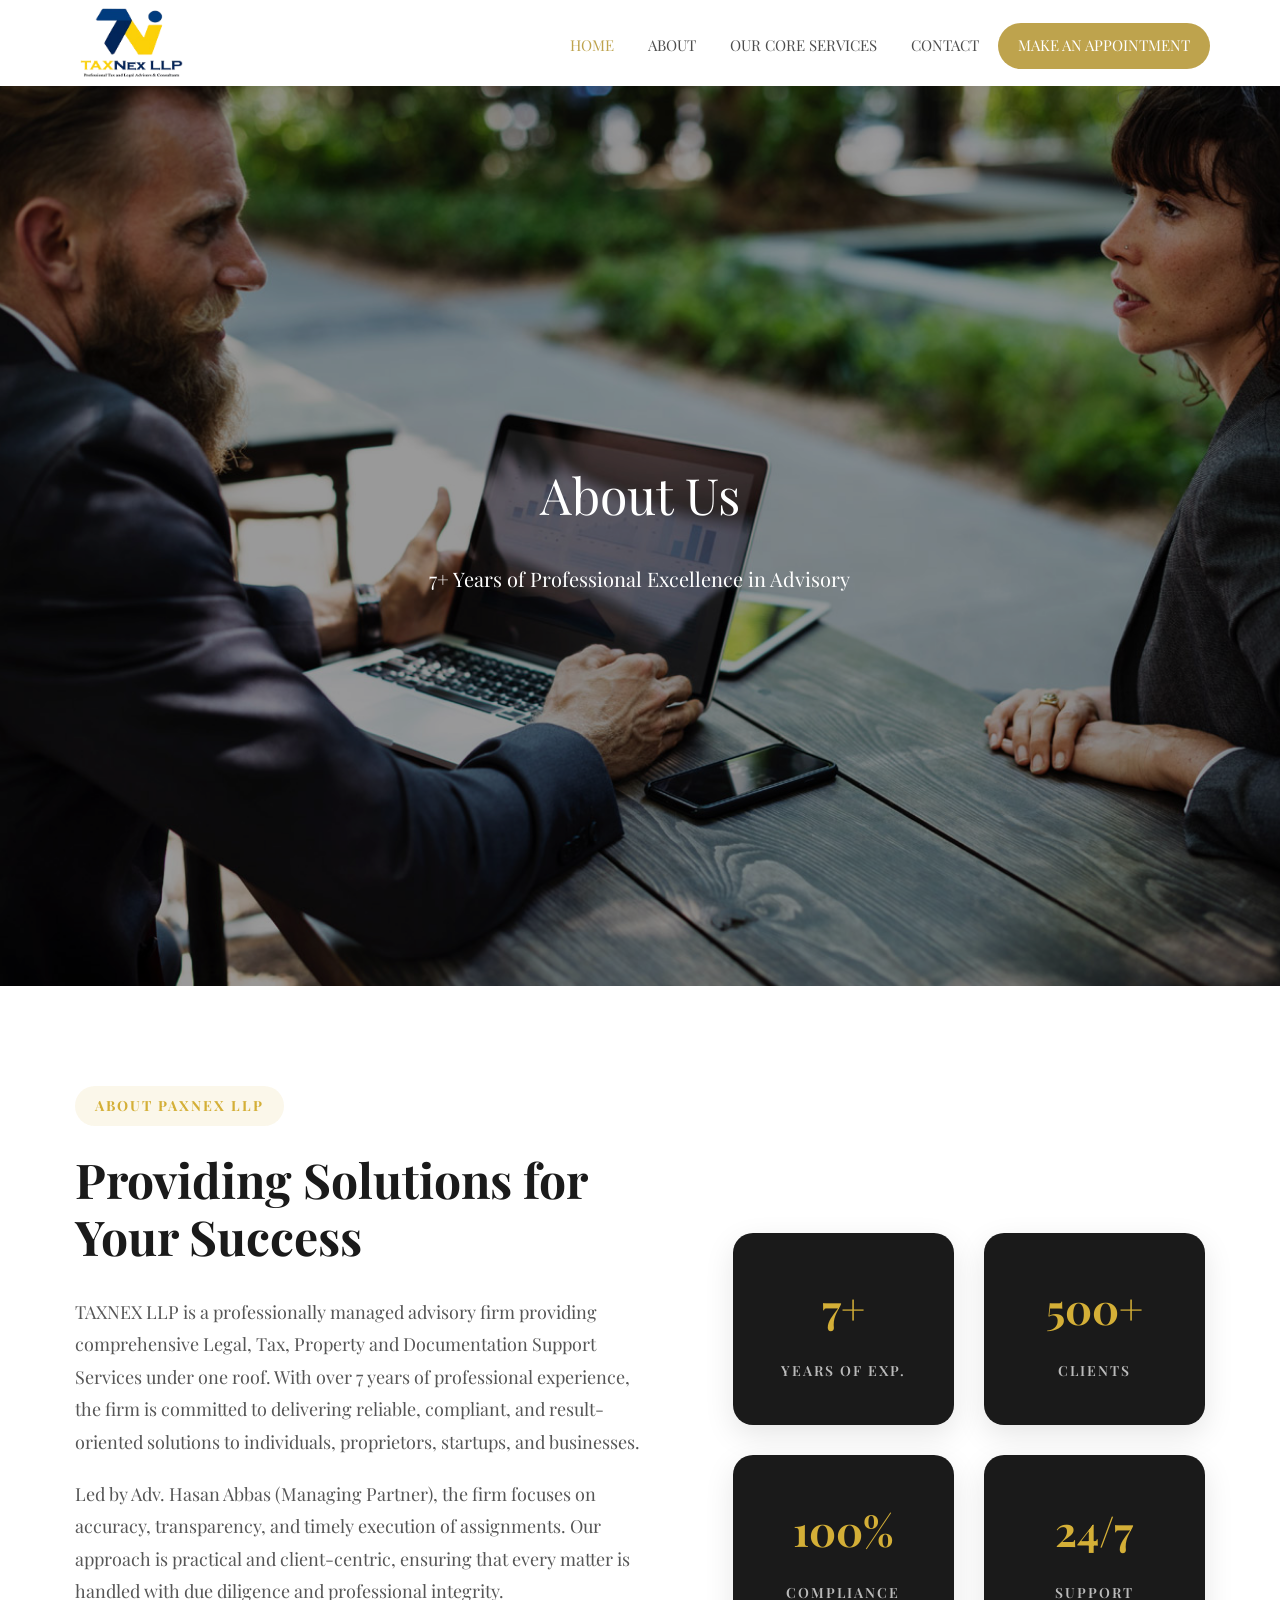
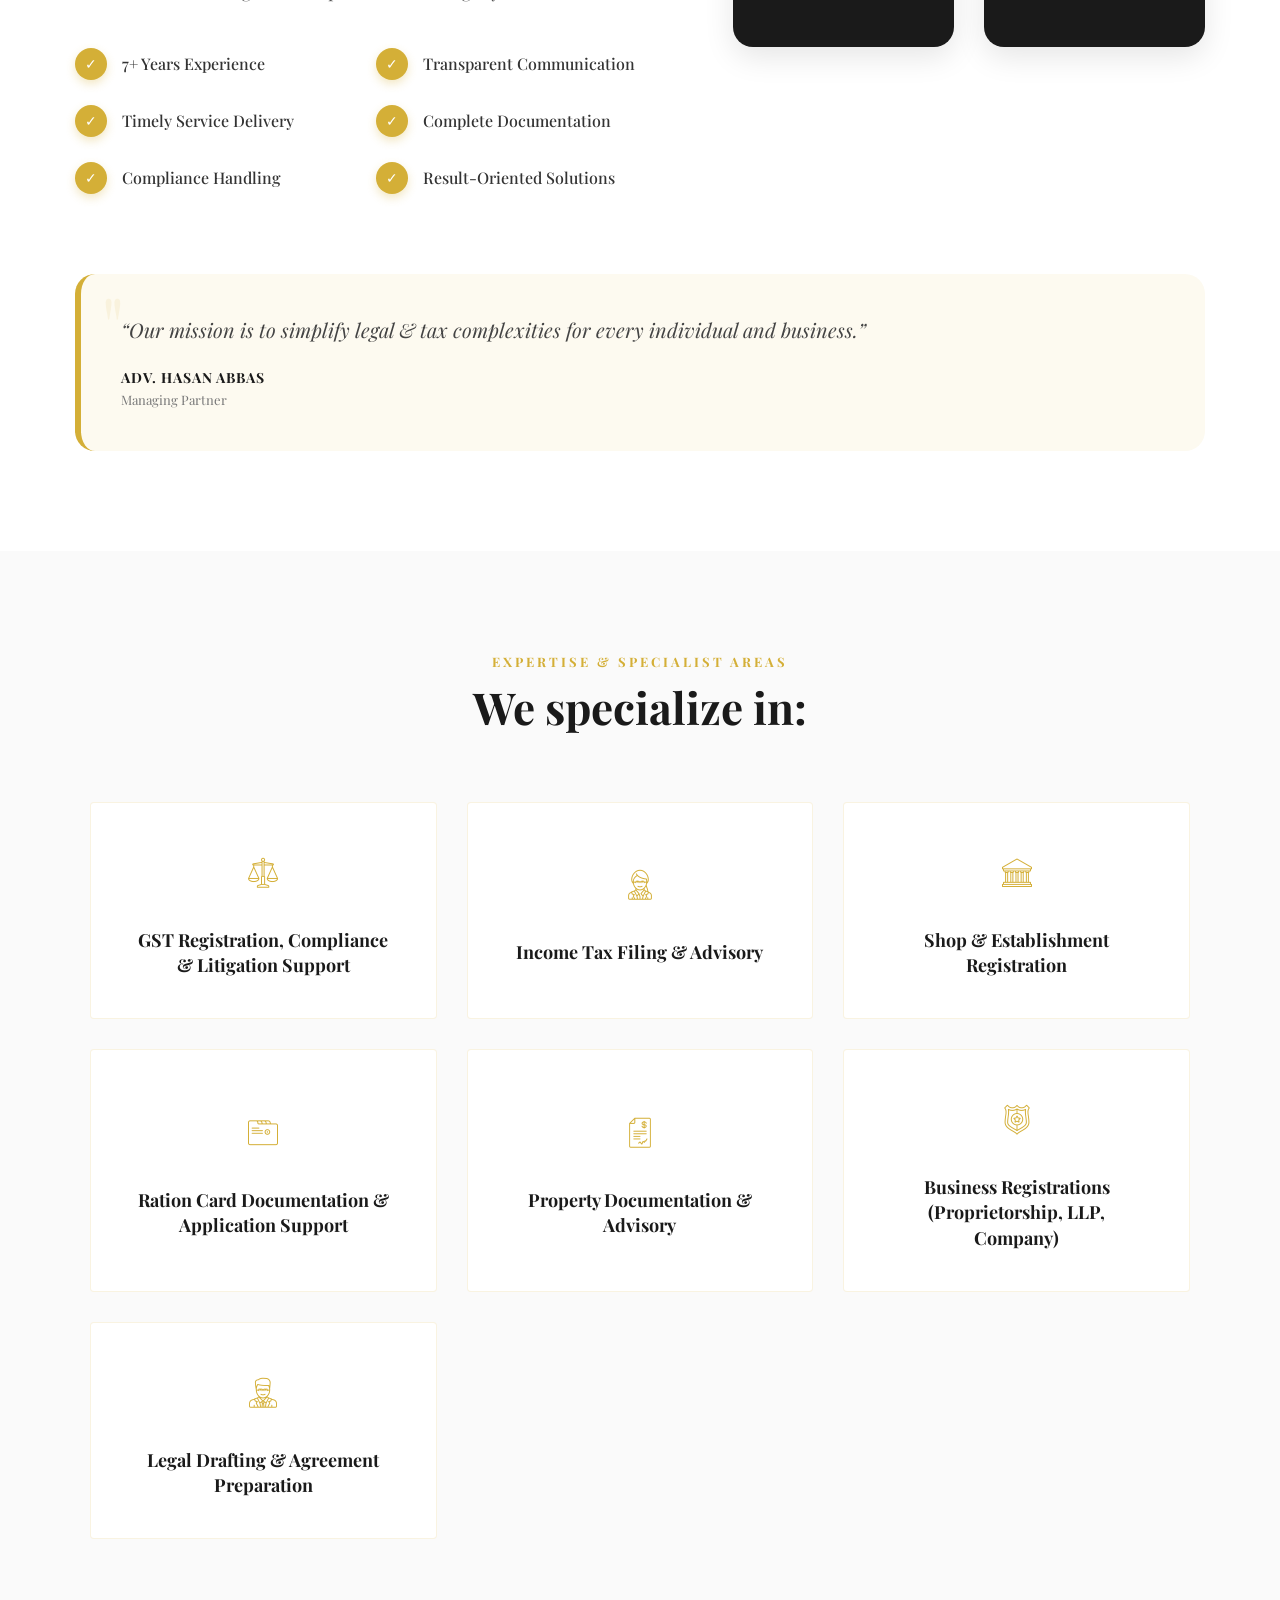
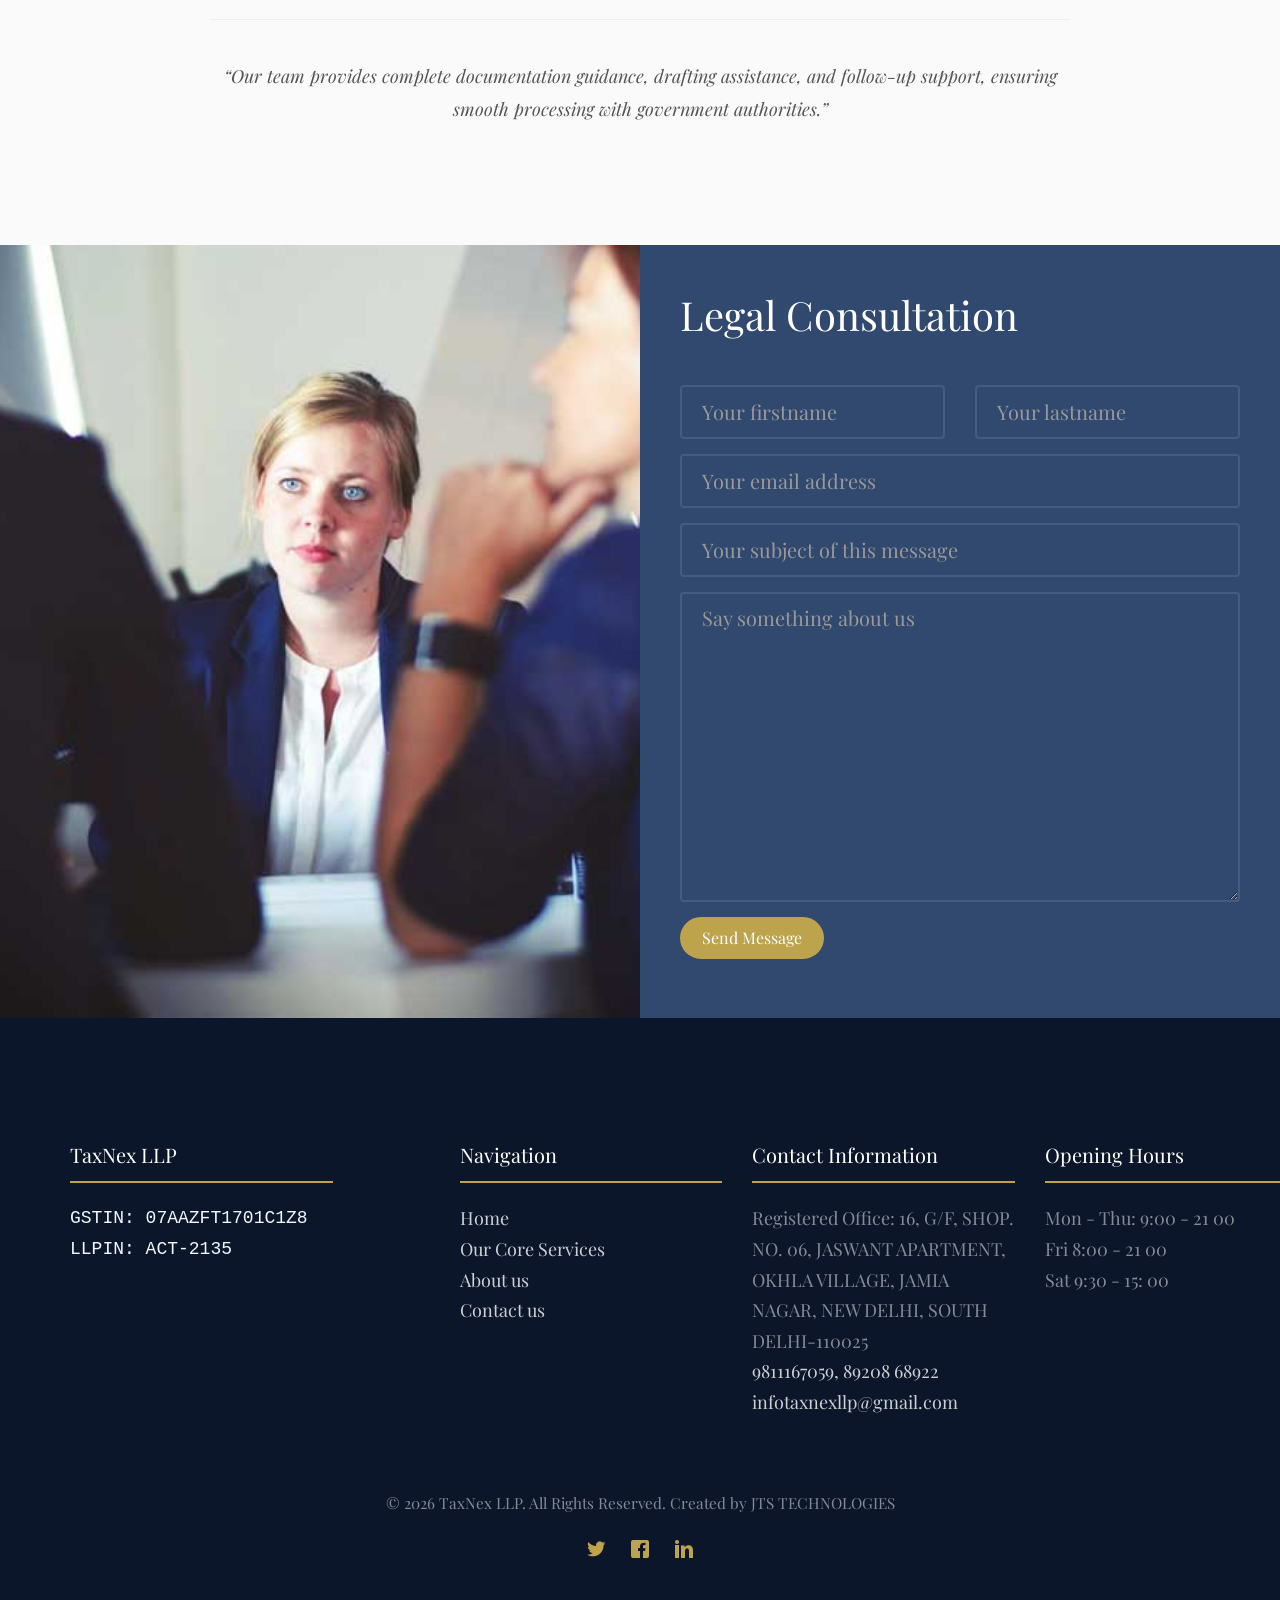
==== commit f51821f1: "Updated website services content" ====
--- a/about.html
+++ b/about.html
@@ -151,140 +151,305 @@
 </style> -->
 	
 <style>
-	.about{
-padding:90px 20px;
-background:#ffffff;
-}
-
-.contain{
-max-width:1200px;
-margin:auto;
-display:grid;
-grid-template-columns:1.2fr 1fr;
-gap:60px;
-}
-
-/* LEFT SIDE */
-
-.about-title{
-font-size:32px;
-margin-bottom:20px;
-color:#111;
-}
-
-.about-text{
-color:#555;
-line-height:1.7;
-margin-bottom:18px;
-}
-
-.features{
-margin-top:30px;
-display:grid;
-grid-template-columns:repeat(2,1fr);
-gap:18px;
-}
-
-.feature-box{
-display:flex;
-align-items:center;
-gap:12px;
-background:#fafafa;
-padding:16px;
-border-radius:10px;
-border:1px solid #eee;
-font-size:15px;
-}
-
-.feature-box span{
-background:#d4af37;
-color:white;
-width:28px;
-height:28px;
-border-radius:50%;
-display:flex;
-align-items:center;
-justify-content:center;
-font-size:14px;
-}
-
-
-/* RIGHT SIDE */
-
-.stats{
-display:grid;
-grid-template-columns:repeat(2,1fr);
-gap:20px;
-margin-bottom:30px;
-}
-
-.stat-card{
-background:#ffffff;
-padding:28px;
-text-align:center;
-border-radius:12px;
-border:1px solid #eee;
-box-shadow:0 8px 18px rgba(0,0,0,0.05);
-}
-
-.stat-card h3{
-font-size:36px;
-color:#d4af37;
-margin-bottom:6px;
-}
-
-.stat-card p{
-font-size:14px;
-color:#666;
-}
-
-
-/* MISSION BOX */
-
-.mission-box{
-background:#fafafa;
-border-left:4px solid #d4af37;
-padding:25px;
-border-radius:10px;
-}
-
-.mission-box p{
-font-style:italic;
-color:#444;
-margin-bottom:20px;
-}
-
-.author{
-display:flex;
-align-items:center;
-gap:12px;
-font-weight:600;
-}
-
-.circle{
-width:35px;
-height:35px;
-border-radius:50%;
-background:#d4af37;
-}
-
-/* RESPONSIVE */
-
-@media(max-width:900px){
-
-.contain{
-grid-template-columns:1fr;
-}
-
-.features{
-grid-template-columns:1fr;
-}
-
-.stats{
-grid-template-columns:1fr 1fr;
-}
-
-}
+	.about {
+		padding: 100px 0;
+		background: #ffffff;
+		overflow: hidden;
+	}
+
+	.about .container {
+		max-width: 1200px;
+		margin: 0 auto;
+		padding: 0 20px;
+	}
+
+	.about-grid {
+		display: grid;
+		grid-template-columns: 1.1fr 0.9fr;
+		gap: 80px;
+		align-items: center;
+	}
+
+	/* LEFT CONTENT */
+	.about-badge {
+		display: inline-block;
+		padding: 8px 20px;
+		background: rgba(212, 175, 55, 0.1);
+		color: #d4af37;
+		font-size: 14px;
+		font-weight: 700;
+		text-transform: uppercase;
+		letter-spacing: 2px;
+		border-radius: 50px;
+		margin-bottom: 25px;
+	}
+
+	.about-title {
+		font-family: "Playfair Display", Georgia, serif;
+		font-size: 48px;
+		font-weight: 700;
+		line-height: 1.2;
+		color: #1a1a1a;
+		margin-bottom: 30px;
+	}
+
+	.about-description {
+		font-size: 18px;
+		color: #555;
+		line-height: 1.8;
+		margin-bottom: 40px;
+	}
+
+	.feature-list {
+		display: grid;
+		grid-template-columns: repeat(2, 1fr);
+		gap: 25px;
+	}
+
+	.feature-item {
+		display: flex;
+		align-items: center;
+		gap: 15px;
+	}
+
+	.feature-icon {
+		flex-shrink: 0;
+		width: 32px;
+		height: 32px;
+		background: #d4af37;
+		color: #fff;
+		border-radius: 50%;
+		display: flex;
+		align-items: center;
+		justify-content: center;
+		font-size: 14px;
+		box-shadow: 0 4px 10px rgba(212, 175, 55, 0.3);
+	}
+
+	.feature-text {
+		font-size: 16px;
+		font-weight: 500;
+		color: #333;
+	}
+
+	/* RIGHT CONTENT */
+	.about-visuals {
+		display: flex;
+		align-items: center;
+		justify-content: center;
+	}
+
+	.stats-container {
+		display: grid;
+		grid-template-columns: repeat(2, 1fr);
+		gap: 30px;
+		width: 100%;
+	}
+
+	.stat-card {
+		background: #1a1a1a;
+		padding: 40px 30px;
+		border-radius: 20px;
+		text-align: center;
+		transition: transform 0.3s ease, box-shadow 0.3s ease;
+		box-shadow: 0 10px 30px rgba(0, 0, 0, 0.1);
+	}
+
+	.stat-card:hover {
+		transform: translateY(-10px);
+		box-shadow: 0 20px 50px rgba(0, 0, 0, 0.2);
+		background: #222;
+	}
+
+	.stat-value {
+		font-size: 42px;
+		font-weight: 700;
+		color: #d4af37;
+		display: block;
+		margin-bottom: 10px;
+	}
+
+	.stat-label {
+		font-size: 14px;
+		color: #bbb;
+		text-transform: uppercase;
+		letter-spacing: 2px;
+		font-weight: 600;
+	}
+
+	.mission-quote {
+		margin-top: 80px;
+		background: #fdfaf0;
+		padding: 40px;
+		border-radius: 20px;
+		border-left: 6px solid #d4af37;
+		position: relative;
+	}
+
+	.mission-quote::before {
+		content: '"';
+		position: absolute;
+		top: 10px;
+		left: 20px;
+		font-size: 80px;
+		color: rgba(212, 175, 55, 0.1);
+		font-family: "Playfair Display", serif;
+		line-height: 1;
+	}
+
+	.mission-quote p {
+		font-style: italic;
+		font-size: 20px;
+		color: #444;
+		line-height: 1.6;
+		margin-bottom: 20px;
+		position: relative;
+		z-index: 1;
+	}
+
+	.author-info {
+		display: flex;
+		align-items: center;
+		gap: 15px;
+	}
+
+	.author-name {
+		font-weight: 700;
+		color: #1a1a1a;
+		text-transform: uppercase;
+		font-size: 14px;
+		letter-spacing: 1px;
+	}
+
+	.author-role {
+		font-size: 13px;
+		color: #777;
+	}
+
+	/* RESPONSIVE */
+	@media (max-width: 1024px) {
+		.about-grid {
+			grid-template-columns: 1fr;
+			gap: 60px;
+		}
+
+		.stats-container {
+			margin-top: 40px;
+		}
+	}
+
+
+	.specialise {
+		padding: 100px 0;
+		background: #fafafa;
+	}
+
+	.specialise-intro {
+		text-align: center;
+		margin-bottom: 70px;
+	}
+
+	.specialise-subtitle {
+		display: block;
+		font-size: 13px;
+		font-weight: 700;
+		text-transform: uppercase;
+		letter-spacing: 3px;
+		color: #d4af37;
+		margin-bottom: 10px;
+	}
+
+	.specialise-title {
+		font-family: "Playfair Display", serif;
+		font-size: 44px;
+		color: #1a1a1a;
+		font-weight: 700;
+		margin-bottom: 0;
+		text-align: center;
+	}
+
+	.specialise-grid {
+		max-width: 1200px;
+		margin: 0 auto;
+		display: grid;
+		grid-template-columns: repeat(3, 1fr);
+		gap: 30px;
+		padding: 0 20px;
+	}
+
+	.service-tile {
+		background: #ffffff;
+		padding: 40px;
+		border: 1px solid rgba(212, 175, 55, 0.15);
+		border-radius: 4px;
+		text-align: center;
+		transition: all 0.4s cubic-bezier(0.165, 0.84, 0.44, 1);
+		display: flex;
+		flex-direction: column;
+		align-items: center;
+		justify-content: center;
+	}
+
+	.service-tile:hover {
+		transform: translateY(-8px);
+		box-shadow: 0 15px 35px rgba(0, 0, 0, 0.08);
+		border-color: #d4af37;
+	}
+
+	.tile-icon {
+		font-size: 30px;
+		color: #d4af37;
+		margin-bottom: 25px;
+		height: 60px;
+		display: flex;
+		align-items: center;
+		justify-content: center;
+	}
+
+	.tile-name {
+		font-family: "Playfair Display", serif;
+		font-size: 18px;
+		font-weight: 700;
+		color: #1a1a1a;
+		line-height: 1.4;
+		margin: 0;
+	}
+
+	.specialise-footer {
+		margin-top: 80px;
+		text-align: center;
+		max-width: 900px;
+		margin-left: auto;
+		margin-right: auto;
+		padding: 0 20px;
+	}
+
+	.specialise-footer p {
+		font-size: 18px;
+		color: #555;
+		line-height: 1.8;
+		font-style: italic;
+		border-top: 1px solid rgba(0, 0, 0, 0.05);
+		padding-top: 40px;
+	}
+
+	@media (max-width: 1024px) {
+		.specialise-grid {
+			grid-template-columns: repeat(2, 1fr);
+		}
+	}
+
+	@media (max-width: 768px) {
+		.specialise {
+			padding: 70px 0;
+		}
+		.specialise-title {
+			font-size: 34px;
+		}
+		.specialise-grid {
+			grid-template-columns: 1fr;
+		}
+	}
 </style>
 </head>
 	<body>
@@ -304,7 +469,8 @@
 					<div class="col-md-10 text-right menu-1">
 						<ul>
 							<li class="active"><a href="index.html">Home</a></li>
-							<li><a href="practice.html">Practice Areas</a></li>
+							<li><a href="about.html">About</a></li>
+							<li><a href="practice.html">Our Core Services</a></li>
 							<!-- <li><a href="won.html">Won Cases</a></li> -->
 							<!-- <li class="has-dropdown">
 								<a href="blog.html">Blog</a>
@@ -315,9 +481,8 @@
 									<li><a href="#">menu 4</a></li>
 								</ul>
 							</li> -->
-							<li><a href="about.html">About</a></li>
 							<li><a href="contact.html">Contact</a></li>
-							<li class="btn-cta"><a href="#"><span>Make an Appointment</span></a></li>
+							<li class="btn-cta"><a href="#colorlib-consult"><span>Make an Appointment</span></a></li>
 							<!-- <li class="btn-cta"><a href="#"><span>Sign Up</span></a></li> -->
 						</ul>
 					</div>
@@ -433,100 +598,133 @@
 
 </section> -->
 <section class="about">
-
-<div class="contain">
-
-<!-- LEFT CONTENT -->
-<div class="about-left">
-
-<h2 class="about-title">About TAXNEX LLP</h2>
-
-<p class="about-text">
-TAXNEX LLP is a professionally managed advisory firm providing comprehensive
-Legal, Tax, Property and Documentation Support Services under one roof.
-</p>
-
-<p class="about-text">
-The firm is led by <strong>Adv. Hasan Abbas (Managing Partner)</strong> and focuses on
-transparency, accuracy and timely service delivery. For startups and seasoned
-businesses alike, we deliver reliable, compliant and result-oriented solutions.
-</p>
-
-<div class="features">
-
-<div class="feature-box">
-<span>✓</span>
-<p>7+ Years Professional Experience</p>
-</div>
-
-<div class="feature-box">
-<span>✓</span>
-<p>Transparent Communication</p>
-</div>
-
-<div class="feature-box">
-<span>✓</span>
-<p>Timely Service Delivery</p>
-</div>
-
-<div class="feature-box">
-<span>✓</span>
-<p>Complete Documentation Support</p>
-</div>
-
-<div class="feature-box">
-<span>✓</span>
-<p>Professional Compliance Handling</p>
-</div>
-
-</div>
-
-</div>
-
-
-<!-- RIGHT CONTENT -->
-<div class="about-right">
-
-<div class="stats">
-
-<div class="stat-card">
-<h3>7+</h3>
-<p>Years Experience</p>
-</div>
-
-<div class="stat-card">
-<h3>500+</h3>
-<p>Satisfied Clients</p>
-</div>
-
-<div class="stat-card">
-<h3>100%</h3>
-<p>Compliance Rate</p>
-</div>
-
-<div class="stat-card">
-<h3>24/7</h3>
-<p>Client Support</p>
-</div>
-
-</div>
-
-<div class="mission-box">
-<p>
-“Our mission is to simplify legal & tax complexities for every individual and business.”
-</p>
-
-<div class="author">
-<div class="circle"></div>
-<span>ADV. HASAN ABBAS</span>
-</div>
-
-</div>
-
-</div>
-
-</div>
-
+	<div class="container">
+		<div class="about-grid">
+			<!-- LEFT CONTENT -->
+			<div class="about-info">
+				<span class="about-badge">About PaxNex LLP</span>
+				<h2 class="about-title">Providing Solutions for Your Success</h2>
+				<p class="about-description">
+					TAXNEX LLP is a professionally managed advisory firm providing comprehensive Legal, Tax, Property and Documentation Support Services under one roof. With over 7 years of professional experience, the firm is committed to delivering reliable, compliant, and result-oriented solutions to individuals, proprietors, startups, and businesses.
+				</p>
+				<p class="about-description" style="margin-top: -20px;">
+					Led by Adv. Hasan Abbas (Managing Partner), the firm focuses on accuracy, transparency, and timely execution of assignments. Our approach is practical and client-centric, ensuring that every matter is handled with due diligence and professional integrity.
+				</p>
+
+				<div class="feature-list">
+					<div class="feature-item">
+						<div class="feature-icon">✓</div>
+						<span class="feature-text">7+ Years Experience</span>
+					</div>
+					<div class="feature-item">
+						<div class="feature-icon">✓</div>
+						<span class="feature-text">Transparent Communication</span>
+					</div>
+					<div class="feature-item">
+						<div class="feature-icon">✓</div>
+						<span class="feature-text">Timely Service Delivery</span>
+					</div>
+					<div class="feature-item">
+						<div class="feature-icon">✓</div>
+						<span class="feature-text">Complete Documentation</span>
+					</div>
+					<div class="feature-item">
+						<div class="feature-icon">✓</div>
+						<span class="feature-text">Compliance Handling</span>
+					</div>
+					<div class="feature-item">
+						<div class="feature-icon">✓</div>
+						<span class="feature-text">Result-Oriented Solutions</span>
+					</div>
+				</div>
+
+			</div>
+
+			<!-- RIGHT CONTENT -->
+			<div class="about-visuals">
+				<div class="stats-container">
+					<div class="stat-card">
+						<span class="stat-value">7+</span>
+						<span class="stat-label">Years of Exp.</span>
+					</div>
+					<div class="stat-card">
+						<span class="stat-value">500+</span>
+						<span class="stat-label">Clients</span>
+					</div>
+					<div class="stat-card">
+						<span class="stat-value">100%</span>
+						<span class="stat-label">Compliance</span>
+					</div>
+					<div class="stat-card">
+						<span class="stat-value">24/7</span>
+						<span class="stat-label">Support</span>
+					</div>
+				</div>
+			</div>
+		</div>
+
+		<div class="mission-quote">
+			<p>“Our mission is to simplify legal & tax complexities for every individual and business.”</p>
+			<div class="author-info">
+				<div class="author-details">
+					<div class="author-name">Adv. Hasan Abbas</div>
+					<div class="author-role">Managing Partner</div>
+				</div>
+			</div>
+		</div>
+	</div>
+</section>
+
+
+
+<section class="specialise">
+	<div class="container">
+		<div class="specialise-intro">
+			<span class="specialise-subtitle">Expertise & Specialist Areas</span>
+			<h2 class="specialise-title">We specialize in:</h2>
+		</div>
+
+		<div class="specialise-grid">
+			<div class="service-tile">
+				<div class="tile-icon"><i class="flaticon-libra"></i></div>
+				<h3 class="tile-name">GST Registration, Compliance & Litigation Support</h3>
+			</div>
+
+			<div class="service-tile">
+				<div class="tile-icon"><i class="flaticon-lawyer"></i></div>
+				<h3 class="tile-name">Income Tax Filing & Advisory</h3>
+			</div>
+
+			<div class="service-tile">
+				<div class="tile-icon"><i class="flaticon-courthouse"></i></div>
+				<h3 class="tile-name">Shop & Establishment Registration</h3>
+			</div>
+
+			<div class="service-tile">
+				<div class="tile-icon"><i class="flaticon-folder"></i></div>
+				<h3 class="tile-name">Ration Card Documentation & Application Support</h3>
+			</div>
+
+			<div class="service-tile">
+				<div class="tile-icon"><i class="flaticon-act"></i></div>
+				<h3 class="tile-name">Property Documentation & Advisory</h3>
+			</div>
+
+			<div class="service-tile">
+				<div class="tile-icon"><i class="flaticon-police-badge"></i></div>
+				<h3 class="tile-name">Business Registrations (Proprietorship, LLP, Company)</h3>
+			</div>
+
+			<div class="service-tile">
+				<div class="tile-icon"><i class="flaticon-lawyer-1"></i></div>
+				<h3 class="tile-name">Legal Drafting & Agreement Preparation</h3>
+			</div>
+		</div>
+
+		<div class="specialise-footer">
+			<p>“Our team provides complete documentation guidance, drafting assistance, and follow-up support, ensuring smooth processing with government authorities.”</p>
+		</div>
+	</div>
 </section>
 
 	<!-- <div id="colorlib-about">
@@ -589,7 +787,7 @@
 		</div>
 		<div class="choose choose-form animate-box">
 			<div class="colorlib-heading">
-				<h2>Free Legal Consultation</h2>
+				<h2> Legal Consultation</h2>
 			</div>
 			<form action="#">
 				<div class="row form-group">
@@ -638,13 +836,14 @@
 			<div class="row row-pb-md">
 				<div class="col-md-3 colorlib-widget">
 					<h4>TaxNex LLP</h4>
-					<p>TAXNEX LLP is a professionally managed advisory firm providing comprehensive Legal, Tax, Property and Documentation Support Services under one roof. </p>
+					<p class="simple" style="color: aliceblue;">GSTIN: 07AAZFT1701C1Z8 <br>
+					LLPIN: ACT-2135</p>
 				</div>
 				<div class="col-md-3 col-md-push-1">
 					<h4>Navigation</h4>
 					<ul class="colorlib-footer-links">
 						<li><a href="./index.html">Home</a></li>
-						<li><a href="./practice.html">Practice Areas</a></li>
+						<li><a href="./practice.html">Our Core Services</a></li>
 						<!-- <li><a href="#">Won Cases</a></li> -->
 						<!-- <li><a href="#">Blog</a></li> -->
 						<li><a href="./about.html">About us</a></li>
@@ -683,7 +882,7 @@
 							<li><a href="#"><i class="icon-twitter"></i></a></li>
 							<li><a href="#"><i class="icon-facebook"></i></a></li>
 							<li><a href="#"><i class="icon-linkedin"></i></a></li>
-							<li><a href="#"><i class="icon-dribbble"></i></a></li>
+							<!-- <li><a href="#"><i class="icon-dribbble"></i></a></li> -->
 						</ul>
 					</p>
 				</div>
@@ -721,4 +920,3 @@
 
 	</body>
 </html>
-
--- a/css/style.css
+++ b/css/style.css
@@ -1239,3 +1239,7 @@
 
 .js .animate-box {
   opacity: 0; }
+
+  .simple{
+    font-family: 'Courier New', Courier, monospace;
+  }
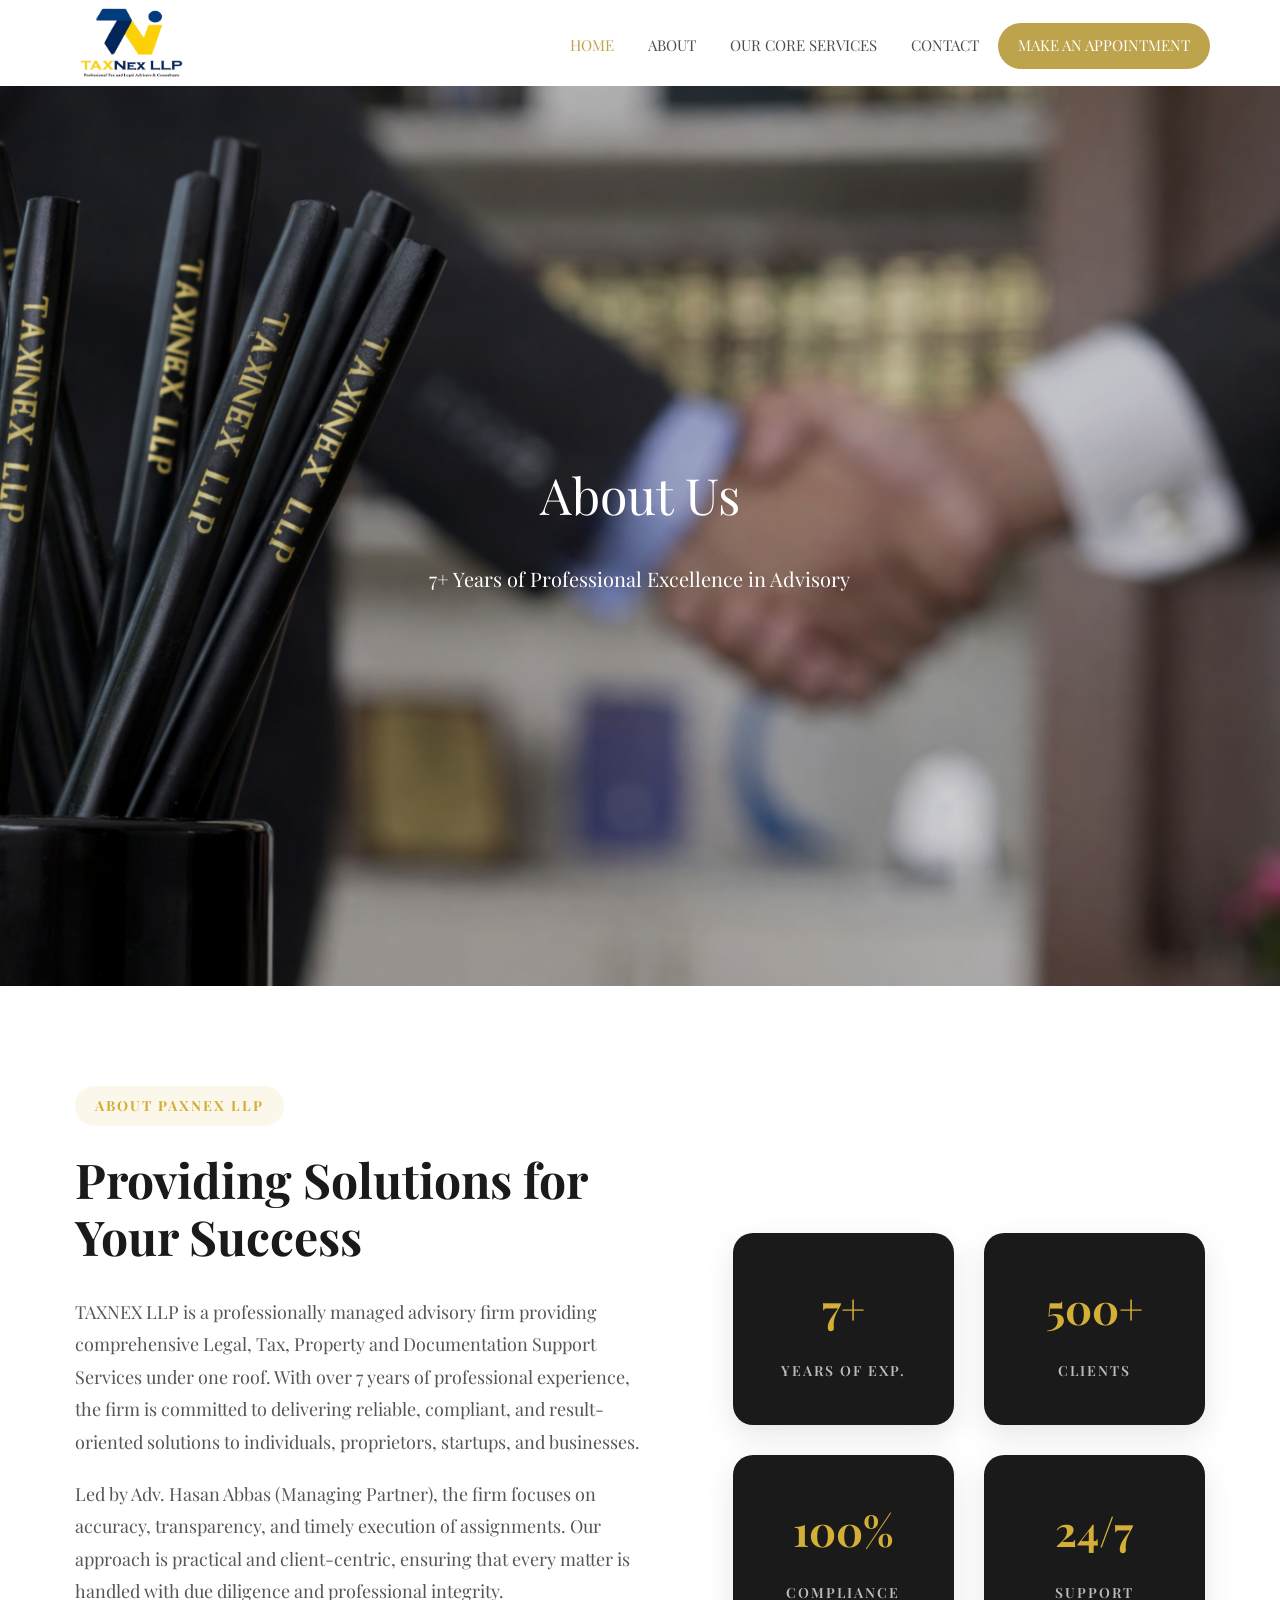
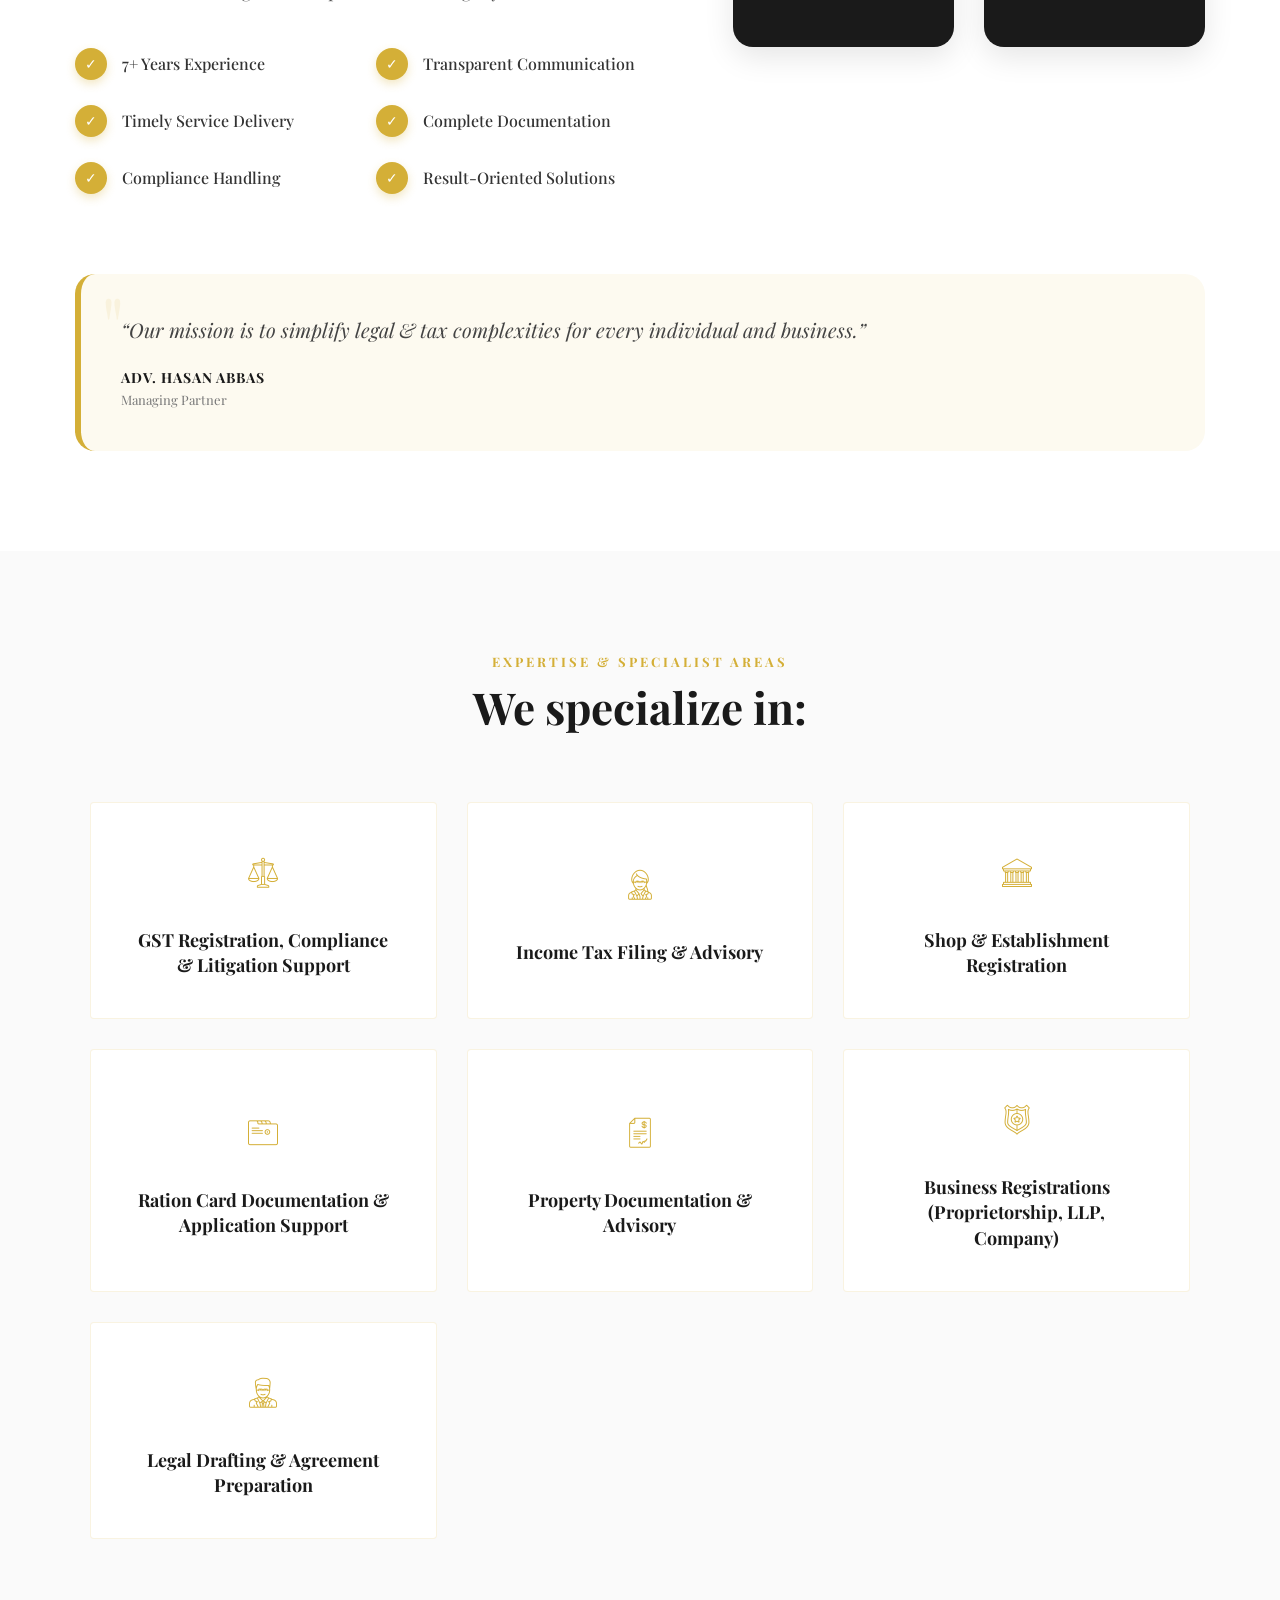
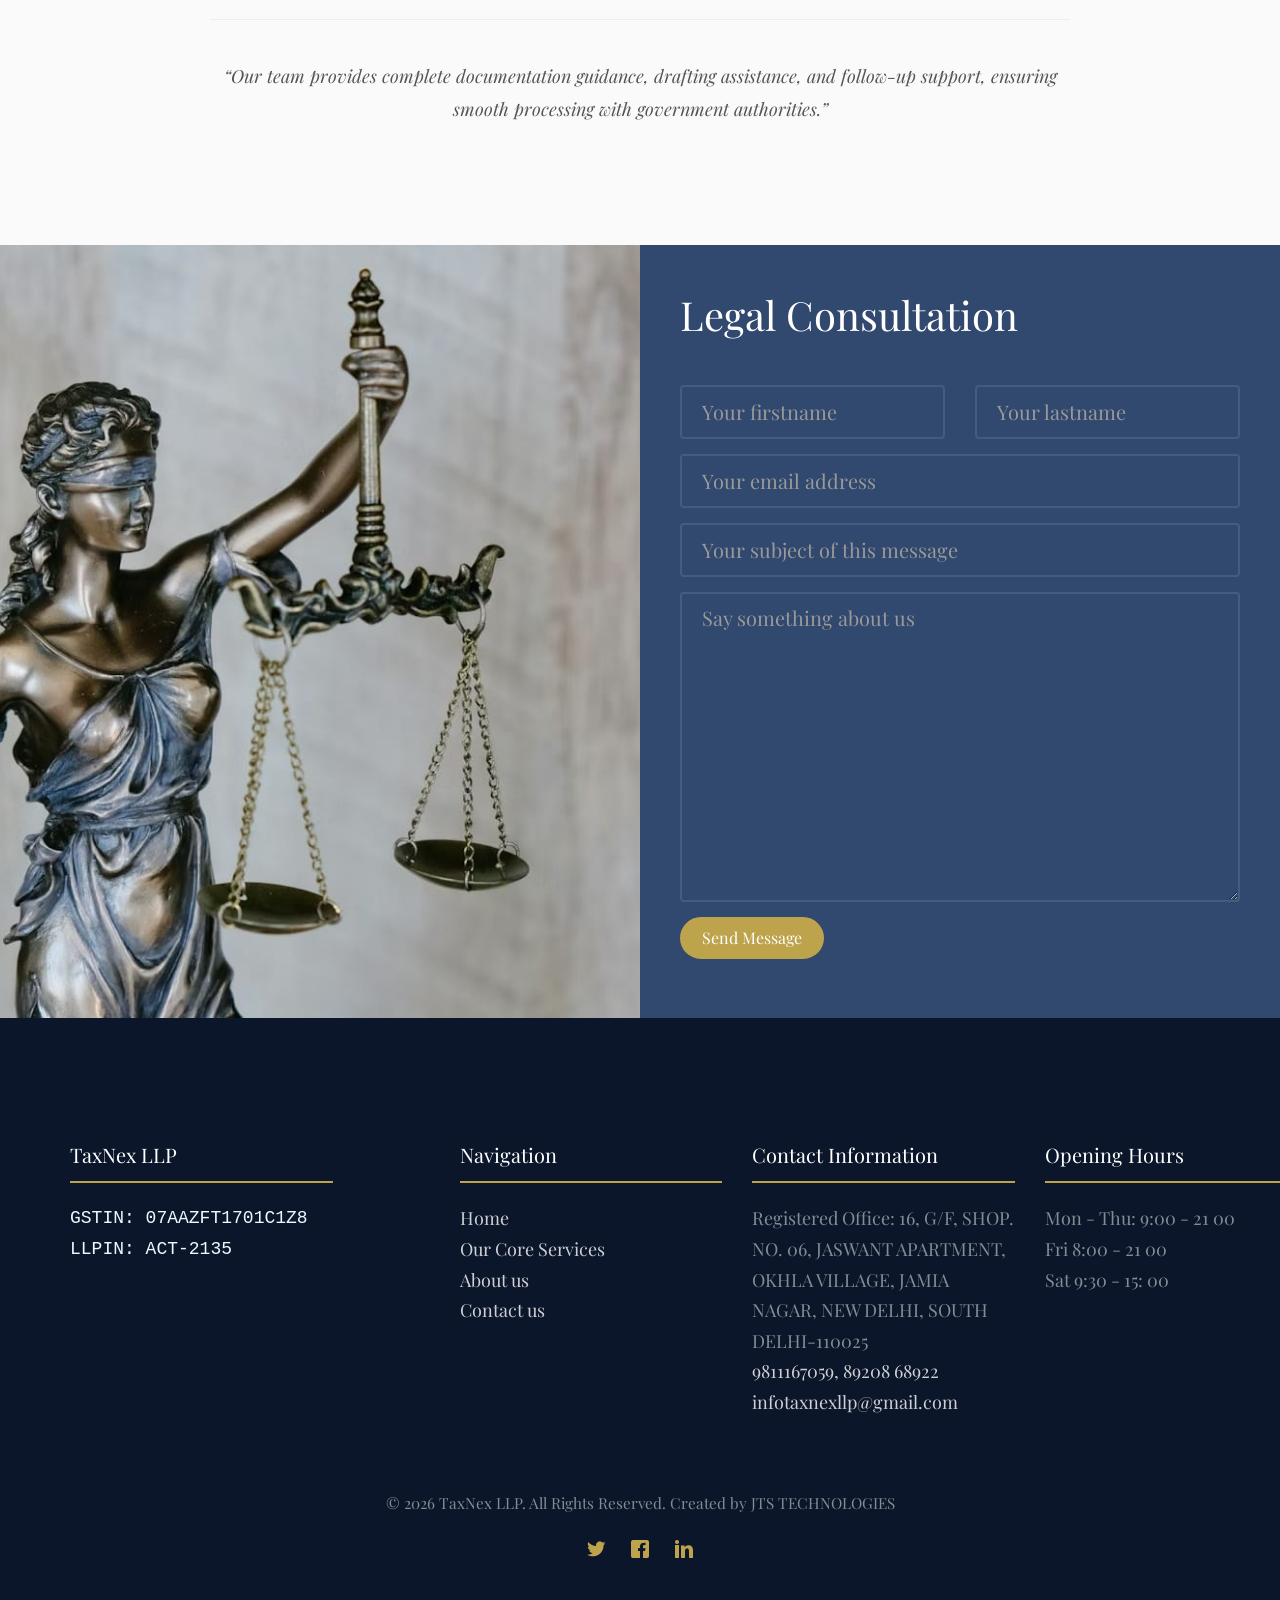
==== commit 6e4f7e28: "contact" ====
--- a/about.html
+++ b/about.html
@@ -495,7 +495,7 @@
 	<aside id="colorlib-hero" class="js-fullheight">
 		<div class="flexslider js-fullheight">
 			<ul class="slides">
-		   	<li style="background-image: url(images/img_bg_1.jpg);">
+		   	<li style="background-image: url(images/banner/Mar\ 7\,\ 2026\,\ 01_05_10\ PM\ \(1\).png);">
 		   		<div class="overlay-gradient"></div>
 		   		<div class="container">
 		   			<div class="col-md-10 col-md-offset-1 text-center js-fullheight slider-text">
@@ -783,7 +783,7 @@
 	</div> -->
 
 	<div id="colorlib-consult">
-		<div class="video colorlib-video" style="background-image: url(images/video.jpg);" data-stellar-background-ratio="0.5">
+		<div class="video colorlib-video" style="background-image: url(images/banner/balancer.jpeg);" data-stellar-background-ratio="0.5">
 		</div>
 		<div class="choose choose-form animate-box">
 			<div class="colorlib-heading">
--- a/css/style.css
+++ b/css/style.css
@@ -285,7 +285,7 @@
           left: 0;
           right: 0;
           content: '';
-          background: rgba(0, 0, 0, 0.4);
+          background: rgba(0, 0, 0, 0.1);
           z-index: 1; }
     #colorlib-hero .flexslider .flex-control-nav {
       bottom: 40px;
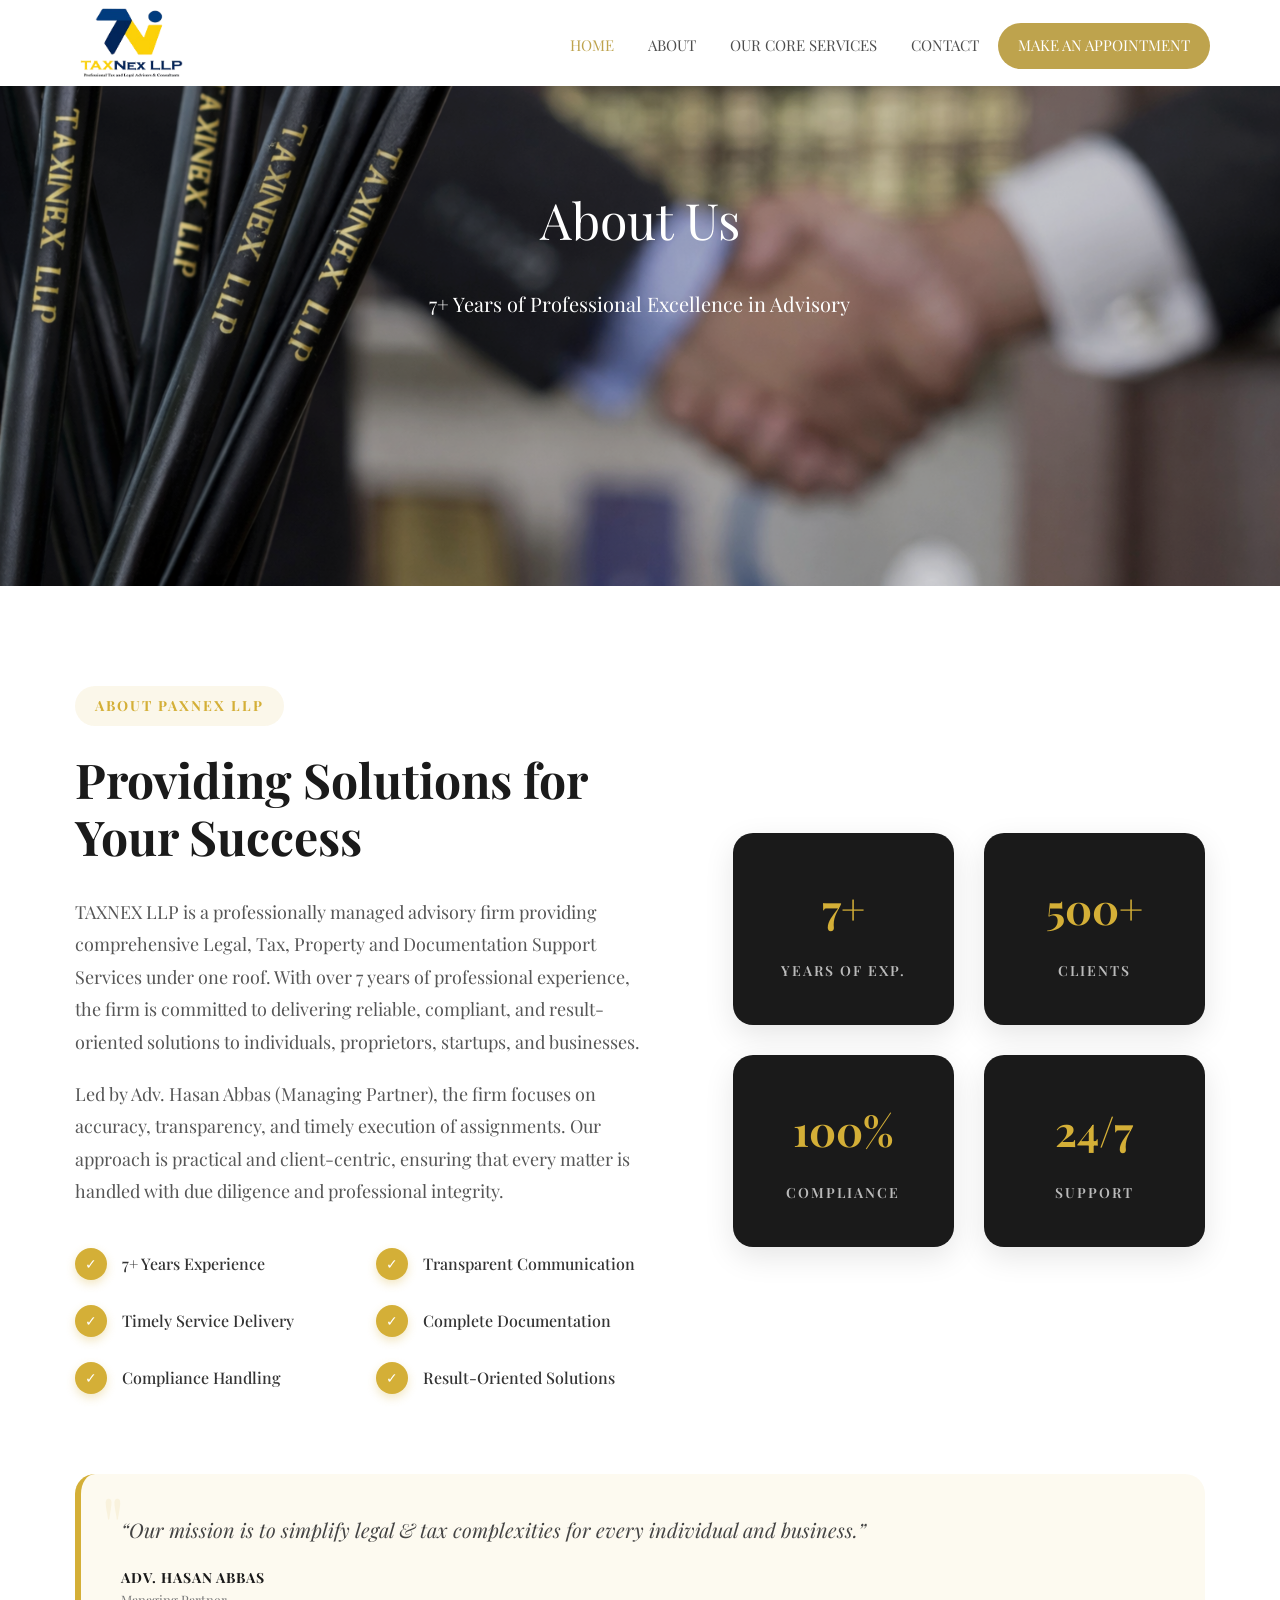
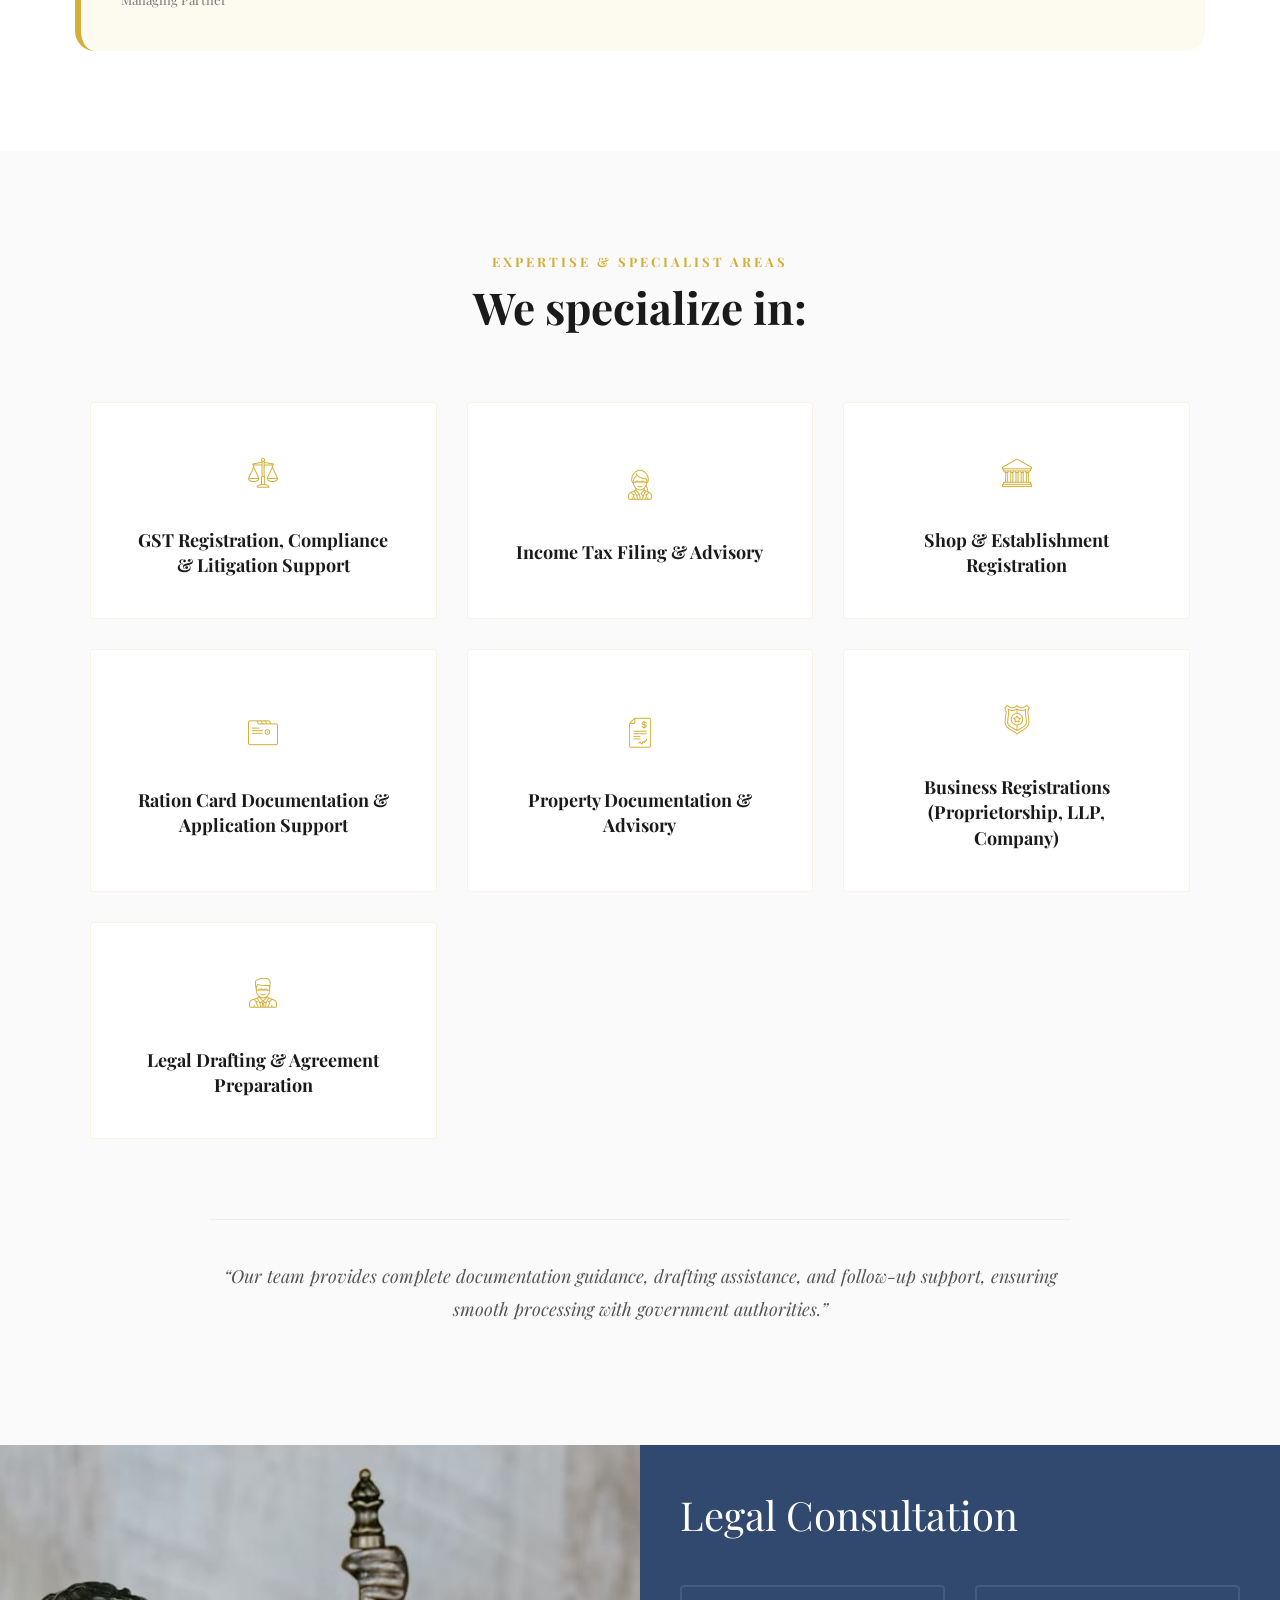
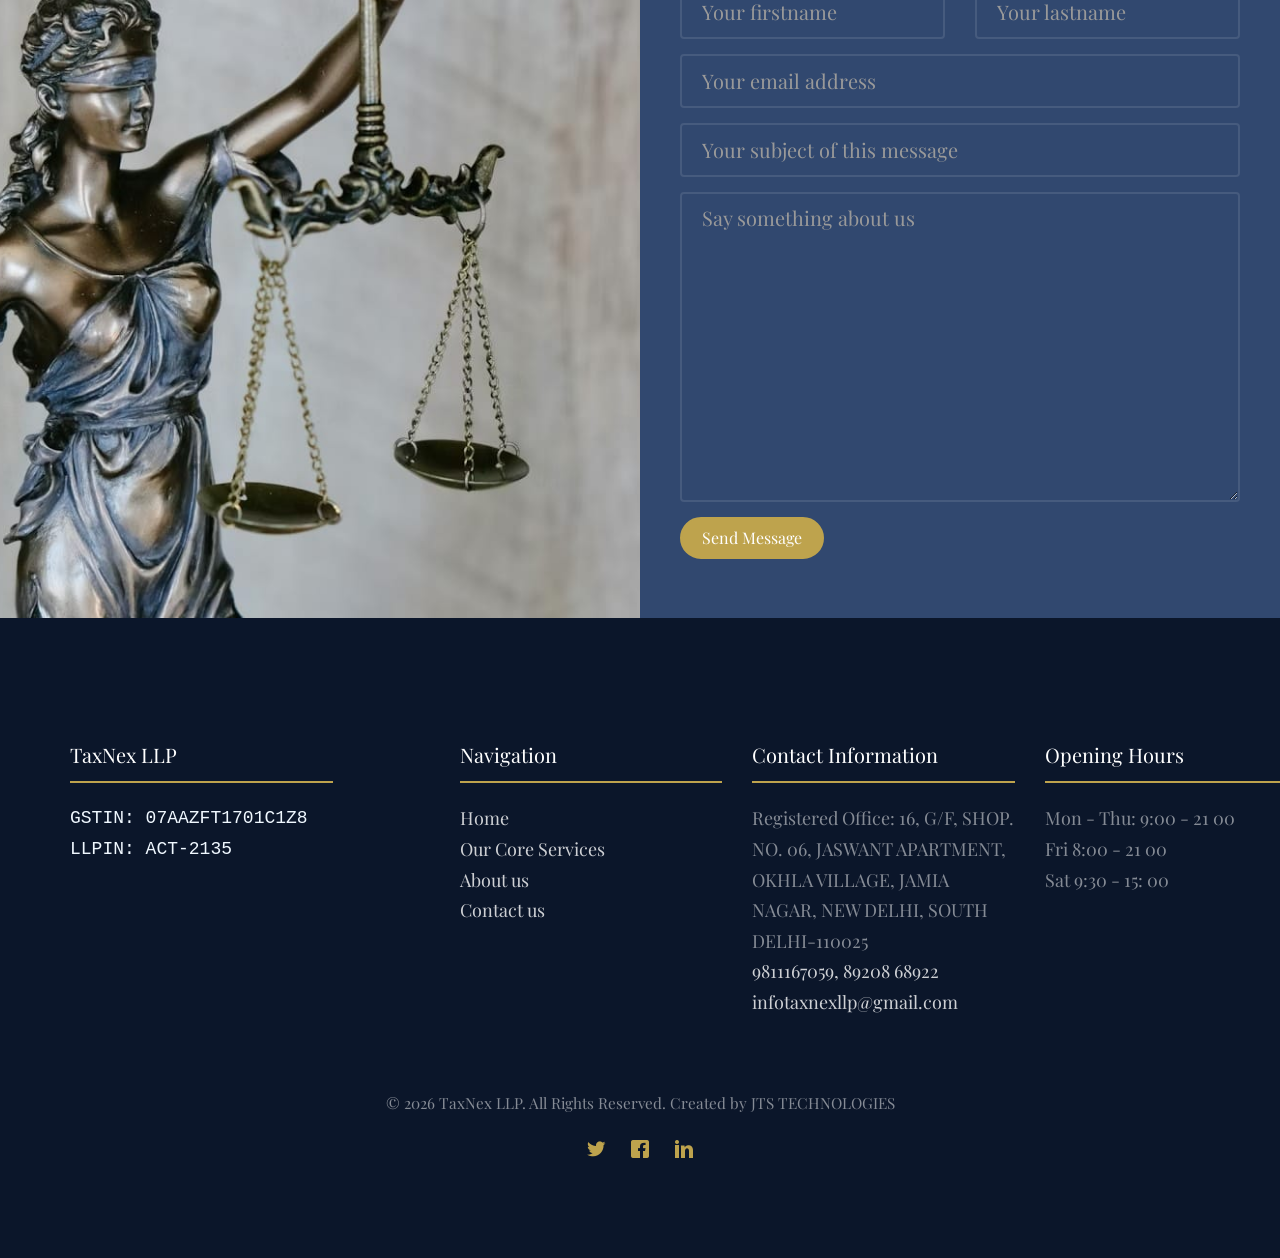
==== commit 56ea5ef1: "added disclaimer" ====
--- a/about.html
+++ b/about.html
@@ -492,13 +492,13 @@
 		</div>
 	</nav>
 
-	<aside id="colorlib-hero" class="js-fullheight">
-		<div class="flexslider js-fullheight">
+	<aside id="colorlib-hero">
+		<div class="flexslider">
 			<ul class="slides">
 		   	<li style="background-image: url(images/banner/Mar\ 7\,\ 2026\,\ 01_05_10\ PM\ \(1\).png);">
 		   		<div class="overlay-gradient"></div>
 		   		<div class="container">
-		   			<div class="col-md-10 col-md-offset-1 text-center js-fullheight slider-text">
+		   			<div class="col-md-10 col-md-offset-1 text-center slider-text">
 		   				<div class="slider-text-inner desc">
 		   					<h2 class="heading-section">About Us</h2>
 		   					<p class="colorlib-lead">7+ Years of Professional Excellence in Advisory <a href="#" target="_blank"></a></p>
--- a/css/style.css
+++ b/css/style.css
@@ -259,7 +259,7 @@
     transform: scale(1.1); }
 
 #colorlib-hero {
-  min-height: 700px;
+  min-height: 500px;
   background: #fff url(../images/loader.gif) no-repeat center center; }
   #colorlib-hero .btn {
     font-size: 24px; }
@@ -276,7 +276,7 @@
         background-repeat: no-repeat;
         background-size: cover;
         background-position: center center;
-        min-height: 700px;
+        min-height: 500px;
         position: relative; }
         #colorlib-hero .flexslider .slides li:after {
           position: absolute;
@@ -305,12 +305,12 @@
     #colorlib-hero .flexslider .slider-text {
       display: table;
       opacity: 0;
-      min-height: 700px;
+      min-height: 350px;
       z-index: 9; }
       #colorlib-hero .flexslider .slider-text > .slider-text-inner {
         display: table-cell;
         vertical-align: middle;
-        min-height: 700px; }
+        min-height: 500px; }
         #colorlib-hero .flexslider .slider-text > .slider-text-inner h1, #colorlib-hero .flexslider .slider-text > .slider-text-inner h2 {
           margin: 0;
           padding: 0;
